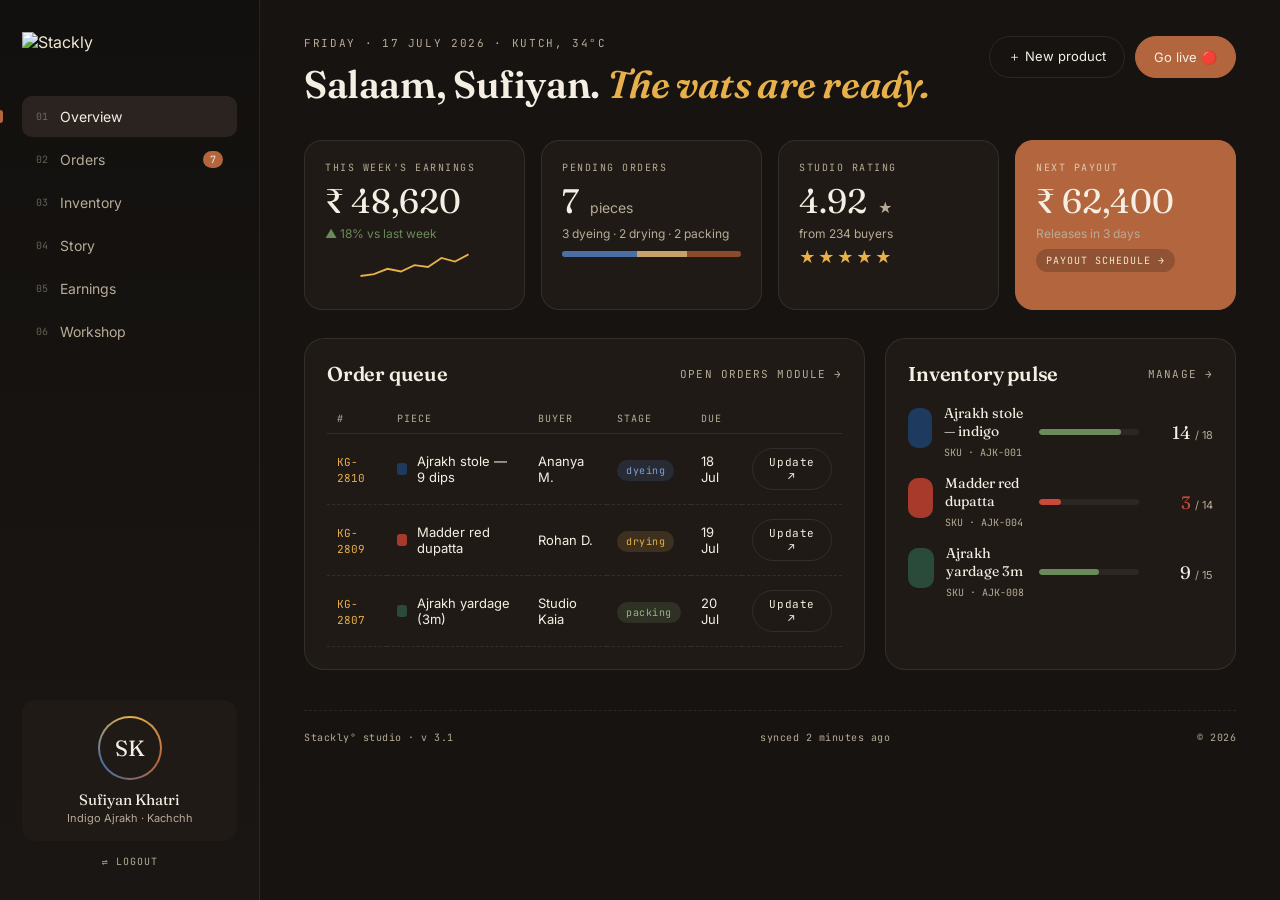
==== admin-dashboard.html @ 1cad8e60 "complete-1" ====
<!DOCTYPE html>
<html lang="en">
<head>
<meta charset="UTF-8" />
<meta name="viewport" content="width=device-width,initial-scale=1" />
<title>Artisan Dashboard — Stackly</title>
<link rel="preconnect" href="https://fonts.googleapis.com">
<link rel="preconnect" href="https://fonts.gstatic.com" crossorigin>
<link href="https://fonts.googleapis.com/css2?family=Fraunces:ital,wght@0,400;0,600;1,500&family=Inter:wght@300;400;500;600&family=JetBrains+Mono:wght@400;500&display=swap" rel="stylesheet">
<link rel="stylesheet" href="css/admin.css" />
</head>
<body>

  <div class="sidebar-overlay" id="sidebarOverlay"></div>

<button class="menu-toggle" id="menuToggle">
    ☰
</button>

<div class="workshop">

  <aside class="loom">

    <!-- Close Button -->
    <button class="close-sidebar" id="closeSidebar">
        ✕
    </button>

    <div class="loom-top">
      <a href="user-dashboard.html">
        <img src="assets/images/logo.webp"
             alt="Stackly"
             class="sidebar-logo">
    </a>
    
</div>

    <nav class="loom-nav">
        <a class="active" data-view="overview"><span>01</span> Overview</a>
        <a data-view="orders"><span>02</span> Orders <em class="badge">7</em></a>
        <a data-view="inventory"><span>03</span> Inventory</a>
        <a data-view="story"><span>04</span> Story</a>
        <a data-view="earnings"><span>05</span> Earnings</a>
        <a data-view="workshop"><span>06</span> Workshop</a>
    </nav>

    <div class="loom-bot">
        <div class="me">
            <div class="me-ring">
                <div class="me-face">SK</div>
            </div>

            <p>Sufiyan Khatri</p>
            <small>Indigo Ajrakh · Kachchh</small>
        </div>

        <a href="index.html" class="swap">
            ⇌ Logout
        </a>
    </div>

</aside>

  <main class="canvas">

    <div class="topbar">
      <div>
        <p class="date">Friday · 17 July 2026 · Kutch, 34°C</p>
        <h1>Salaam, Sufiyan. <span>The vats are ready.</span></h1>
      </div>
      <div class="quick">
        <button class="pill-btn ghost">＋ New product</button>
        <button class="pill-btn solid">Go live 🔴</button>
      </div>
    </div>

    <!-- ═════ VIEW: OVERVIEW ═════ -->
    <section class="aview on" data-panel="overview">
      <div class="stat-row">
        <div class="stat"><p class="lbl">This week's earnings</p><p class="big">₹ 48,620</p><p class="delta up">▲ 18% vs last week</p><svg class="spark" viewBox="0 0 120 40"><polyline points="0,30 15,28 30,22 45,25 60,18 75,20 90,10 105,14 120,6" fill="none" stroke="#e8b04a" stroke-width="2"/></svg></div>
        <div class="stat"><p class="lbl">Pending orders</p><p class="big">7 <em>pieces</em></p><p class="delta">3 dyeing · 2 drying · 2 packing</p><div class="bar"><span style="width:42%;background:#4a6fa5"></span><span style="width:28%;background:#c9a26b"></span><span style="width:30%;background:#8a4a2b"></span></div></div>
        <div class="stat"><p class="lbl">Studio rating</p><p class="big">4.92 <em>★</em></p><p class="delta">from 234 buyers</p><div class="stars">★★★★★</div></div>
        <div class="stat dark"><p class="lbl">Next payout</p><p class="big">₹ 62,400</p><p class="delta">Releases in 3 days</p><a href="#" class="chip-link" data-jump="earnings">Payout schedule →</a></div>
      </div>

      <div class="split">
        <div class="panel orders-panel">
          <div class="p-head"><h2>Order queue</h2><a class="ghost-link" data-jump="orders">open orders module →</a></div>
          <table class="orders">
            <thead><tr><th>#</th><th>Piece</th><th>Buyer</th><th>Stage</th><th>Due</th><th></th></tr></thead>
            <tbody>
              <tr><td><code>KG-2810</code></td><td><div class="pc"><span class="sw" style="background:#1e3a5f"></span> Ajrakh stole — 9 dips</div></td><td>Ananya M.</td><td><span class="tag dye">dyeing</span></td><td>18 Jul</td><td><button class="mini">Update ↗</button></td></tr>
              <tr><td><code>KG-2809</code></td><td><div class="pc"><span class="sw" style="background:#a83a2b"></span> Madder red dupatta</div></td><td>Rohan D.</td><td><span class="tag dry">drying</span></td><td>19 Jul</td><td><button class="mini">Update ↗</button></td></tr>
              <tr><td><code>KG-2807</code></td><td><div class="pc"><span class="sw" style="background:#2a4a3a"></span> Ajrakh yardage (3m)</div></td><td>Studio Kaia</td><td><span class="tag pack">packing</span></td><td>20 Jul</td><td><button class="mini">Update ↗</button></td></tr>
            </tbody>
          </table>
        </div>

        <div class="panel inv-panel">
          <div class="p-head"><h2>Inventory pulse</h2><a class="ghost-link" data-jump="inventory">manage →</a></div>
          <div class="inv-list">
            <div class="inv-row"><div class="inv-name"><span class="sw big" style="background:#1e3a5f"></span><div><p>Ajrakh stole — indigo</p><small>SKU · AJK-001</small></div></div><div class="inv-meter"><div class="fill" style="width:82%"></div></div><p class="inv-count">14 <small>/ 18</small></p></div>
            <div class="inv-row"><div class="inv-name"><span class="sw big" style="background:#a83a2b"></span><div><p>Madder red dupatta</p><small>SKU · AJK-004</small></div></div><div class="inv-meter"><div class="fill low" style="width:22%"></div></div><p class="inv-count low">3 <small>/ 14</small></p></div>
            <div class="inv-row"><div class="inv-name"><span class="sw big" style="background:#2a4a3a"></span><div><p>Ajrakh yardage 3m</p><small>SKU · AJK-008</small></div></div><div class="inv-meter"><div class="fill" style="width:60%"></div></div><p class="inv-count">9 <small>/ 15</small></p></div>
          </div>
        </div>
      </div>
    </section>

    <!-- ═════ VIEW: ORDERS ═════ -->
    <section class="aview" data-panel="orders">
      <div class="a-page-head">
        <div><p class="a-eyebrow">Module · 02</p><h2 class="a-title">Order queue</h2><p class="a-sub">7 pieces in the workshop right now — indigo pots to packing bench.</p></div>
        <div class="a-metrics"><div><b>3</b><small>dyeing</small></div><div><b>2</b><small>drying</small></div><div><b>2</b><small>packing</small></div><div class="mm"><b>₹ 62,400</b><small>queue value</small></div></div>
      </div>

      <div class="a-filter"><span class="aftab on">Active (7)</span><span class="aftab">Ready (2)</span><span class="aftab">Shipped (18)</span><span class="aftab">Cancelled</span></div>

      <div class="panel orders-panel full">
        <table class="orders">
          <thead><tr><th>#</th><th>Piece</th><th>Buyer</th><th>Stage</th><th>Due</th><th></th></tr></thead>
          <tbody>
            <tr><td><code>KG-2810</code></td><td><div class="pc"><span class="sw" style="background:#1e3a5f"></span> Ajrakh stole — 9 dips</div></td><td>Ananya M.</td><td><span class="tag dye">dyeing</span></td><td>18 Jul</td><td><button class="mini">Update ↗</button></td></tr>
            <tr><td><code>KG-2809</code></td><td><div class="pc"><span class="sw" style="background:#a83a2b"></span> Madder red dupatta</div></td><td>Rohan D.</td><td><span class="tag dry">drying</span></td><td>19 Jul</td><td><button class="mini">Update ↗</button></td></tr>
            <tr><td><code>KG-2807</code></td><td><div class="pc"><span class="sw" style="background:#2a4a3a"></span> Ajrakh yardage (3m)</div></td><td>Studio Kaia</td><td><span class="tag pack">packing</span></td><td>20 Jul</td><td><button class="mini">Update ↗</button></td></tr>
            <tr><td><code>KG-2803</code></td><td><div class="pc"><span class="sw" style="background:#5b3a1e"></span> Kaatha block set</div></td><td>Priya V.</td><td><span class="tag dye">dyeing</span></td><td>22 Jul</td><td><button class="mini">Update ↗</button></td></tr>
            <tr><td><code>KG-2799</code></td><td><div class="pc"><span class="sw" style="background:#c9a26b"></span> Natural cotton stole</div></td><td>Meera S.</td><td><span class="tag dry">drying</span></td><td>23 Jul</td><td><button class="mini">Update ↗</button></td></tr>
            <tr><td><code>KG-2795</code></td><td><div class="pc"><span class="sw" style="background:#1e3a5f"></span> Indigo yardage 6m</div></td><td>Ateliér Om</td><td><span class="tag dye">dyeing</span></td><td>24 Jul</td><td><button class="mini">Update ↗</button></td></tr>
            <tr><td><code>KG-2791</code></td><td><div class="pc"><span class="sw" style="background:#5b3a1e"></span> Wooden block re-carve</div></td><td>Self stock</td><td><span class="tag pack">packing</span></td><td>25 Jul</td><td><button class="mini">Update ↗</button></td></tr>
          </tbody>
        </table>
      </div>
    </section>

    <!-- ═════ VIEW: INVENTORY ═════ -->
    <section class="aview" data-panel="inventory">
      <div class="a-page-head">
        <div><p class="a-eyebrow">Module · 03</p><h2 class="a-title">Inventory</h2><p class="a-sub">Every piece on your shelves. Low-stock flagged in madder red.</p></div>
        <div class="a-metrics"><div><b>43</b><small>total pieces</small></div><div><b>2</b><small>low stock</small></div><div><b>5</b><small>SKUs</small></div><div class="mm"><b>₹ 1,84,200</b><small>shelf value</small></div></div>
      </div>

      <div class="inv-cards">
        <div class="ic"><div class="ic-top" style="background:#1e3a5f"></div><div class="ic-body"><b>Ajrakh stole — indigo</b><small>AJK-001 · ₹ 3,850</small><div class="inv-meter"><div class="fill" style="width:82%"></div></div><p class="ic-count">14 / 18 in stock</p><div class="ic-act"><button class="mini">＋ Add</button><button class="mini ghost">Edit</button></div></div></div>
        <div class="ic"><div class="ic-top" style="background:#a83a2b"></div><div class="ic-body"><b>Madder red dupatta</b><small>AJK-004 · ₹ 2,900</small><div class="inv-meter"><div class="fill low" style="width:22%"></div></div><p class="ic-count low">⚠ 3 / 14 — restock soon</p><div class="ic-act"><button class="mini">＋ Add</button><button class="mini ghost">Edit</button></div></div></div>
        <div class="ic"><div class="ic-top" style="background:#2a4a3a"></div><div class="ic-body"><b>Ajrakh yardage 3m</b><small>AJK-008 · ₹ 4,200</small><div class="inv-meter"><div class="fill" style="width:60%"></div></div><p class="ic-count">9 / 15 in stock</p><div class="ic-act"><button class="mini">＋ Add</button><button class="mini ghost">Edit</button></div></div></div>
        <div class="ic"><div class="ic-top" style="background:#c9a26b"></div><div class="ic-body"><b>Natural cotton stole</b><small>AJK-012 · ₹ 1,600</small><div class="inv-meter"><div class="fill mid" style="width:45%"></div></div><p class="ic-count">6 / 14 in stock</p><div class="ic-act"><button class="mini">＋ Add</button><button class="mini ghost">Edit</button></div></div></div>
        <div class="ic"><div class="ic-top" style="background:#5b3a1e"></div><div class="ic-body"><b>Block-print scarf set</b><small>AJK-020 · ₹ 5,400</small><div class="inv-meter"><div class="fill" style="width:70%"></div></div><p class="ic-count">11 / 16 in stock</p><div class="ic-act"><button class="mini">＋ Add</button><button class="mini ghost">Edit</button></div></div></div>
        <div class="ic add"><span>＋</span><b>Add new product</b><small>Upload photos, set MRP, describe the craft.</small></div>
      </div>
    </section>

    <!-- ═════ VIEW: STORY ═════ -->
    <section class="aview" data-panel="story">
      <div class="a-page-head">
        <div><p class="a-eyebrow">Module · 04</p><h2 class="a-title">Your maker story</h2><p class="a-sub">Buyers who read your story buy 3.4× more. Keep it warm.</p></div>
        <div class="story-reach">
          <div class="ring">
            <svg viewBox="0 0 120 120"><circle cx="60" cy="60" r="52" fill="none" stroke="rgba(245,239,227,.15)" stroke-width="10"/><circle cx="60" cy="60" r="52" fill="none" stroke="#e8b04a" stroke-width="10" stroke-dasharray="326" stroke-dashoffset="70" stroke-linecap="round" transform="rotate(-90 60 60)"/></svg>
            <span>78%</span>
          </div>
          <div><b>1,284</b><small>readers this week</small></div>
        </div>
      </div>

      <div class="story-editor">
        <div class="se-col">
          <p class="se-lbl">Cover image</p>
          <div class="se-cover" style="background:linear-gradient(135deg,#1e3a5f,#4a6fa5)"><span>replace cover</span></div>
          <p class="se-lbl">Craft village</p>
          <input class="se-input" value="Ajrakhpur, Kachchh — Gujarat"/>
          <p class="se-lbl">Years at the craft</p>
          <input class="se-input" value="26"/>
        </div>
        <div class="se-col">
          <p class="se-lbl">Your story</p>
          <textarea class="se-input tall">I am Sufiyan Khatri, tenth generation Ajrakh printer in Kachchh. Our indigo vats are fermented for weeks, our blocks are hand-carved from sheesham wood, and every yardage takes 16 stages — from myrobalan soak to camel-dung wash. When you buy an Ajrakh piece, you are keeping a 400-year-old craft alive in the desert.</textarea>
          <p class="se-lbl">Signature technique</p>
          <input class="se-input" value="9-dip natural indigo, resist block printing"/>
          <div class="se-actions"><button class="pill-btn solid">Save story</button><button class="pill-btn ghost">Preview page</button></div>
        </div>
      </div>
    </section>

    <!-- ═════ VIEW: EARNINGS ═════ -->
    <section class="aview" data-panel="earnings">
      <div class="a-page-head">
        <div><p class="a-eyebrow">Module · 05</p><h2 class="a-title">Earnings</h2><p class="a-sub">What Stackly owes the workshop, and where the money has been.</p></div>
        <div class="a-metrics"><div><b>₹ 62,400</b><small>next payout</small></div><div><b>₹ 48,620</b><small>this week</small></div><div><b>₹ 4,84,200</b><small>YTD</small></div><div class="mm"><b>₹ 78</b><small>avg per hour</small></div></div>
      </div>

      <div class="earn-hero">
        <p class="eh-lbl">Earnings — last 12 weeks</p>
        <svg viewBox="0 0 600 180" class="earn-chart">
          <polyline fill="none" stroke="#e8b04a" stroke-width="2.5" points="0,140 50,120 100,130 150,90 200,105 250,80 300,95 350,60 400,72 450,45 500,55 550,30 600,20"/>
          <polyline fill="rgba(232,176,74,.15)" stroke="none" points="0,140 50,120 100,130 150,90 200,105 250,80 300,95 350,60 400,72 450,45 500,55 550,30 600,20 600,180 0,180"/>
        </svg>
        <div class="eh-legend"><span>Apr</span><span>May</span><span>Jun</span><span>Jul</span></div>
      </div>

      <div class="payout-list">
        <h3>Payout history</h3>
        <div class="po"><span class="po-i">₹</span><div><b>Weekly payout</b><small>17 orders · settled to HDFC ••7842</small></div><span class="po-amt">₹ 54,200</span><em class="po-date">10 Jul</em></div>
        <div class="po"><span class="po-i">₹</span><div><b>Weekly payout</b><small>14 orders</small></div><span class="po-amt">₹ 41,800</span><em class="po-date">03 Jul</em></div>
        <div class="po"><span class="po-i">₹</span><div><b>Weekly payout</b><small>19 orders</small></div><span class="po-amt">₹ 58,940</span><em class="po-date">26 Jun</em></div>
        <div class="po"><span class="po-i">₹</span><div><b>Bulk order settlement</b><small>Studio Kaia · 40 pieces</small></div><span class="po-amt">₹ 1,42,000</span><em class="po-date">20 Jun</em></div>
        <div class="po"><span class="po-i">₹</span><div><b>Weekly payout</b><small>11 orders</small></div><span class="po-amt">₹ 36,200</span><em class="po-date">19 Jun</em></div>
      </div>
    </section>

    <!-- ═════ VIEW: WORKSHOP (calendar + chat) ═════ -->
    <section class="aview" data-panel="workshop">
      <div class="a-page-head">
        <div><p class="a-eyebrow">Module · 06</p><h2 class="a-title">Workshop</h2><p class="a-sub">Your rhythm: dye days, dry days, ship days — and buyer chatter.</p></div>
      </div>

      <div class="triptych">
        <div class="panel cal-panel">
          <div class="p-head"><h2>Workshop calendar</h2><span class="mnth">July 2026</span></div>
          <div class="cal-grid">
            <span>M</span><span>T</span><span>W</span><span>T</span><span>F</span><span>S</span><span>S</span>
            <span class="d muted">30</span><span class="d">1</span><span class="d">2</span><span class="d">3</span><span class="d">4</span><span class="d">5</span><span class="d">6</span>
            <span class="d">7</span><span class="d">8</span><span class="d ev dye">9</span><span class="d">10</span><span class="d">11</span><span class="d">12</span><span class="d">13</span>
            <span class="d ev pack">14</span><span class="d">15</span><span class="d">16</span><span class="d today">17</span><span class="d ev dye">18</span><span class="d">19</span><span class="d ev pack">20</span>
            <span class="d">21</span><span class="d ev ship">22</span><span class="d">23</span><span class="d">24</span><span class="d">25</span><span class="d ev market">26</span><span class="d">27</span>
            <span class="d">28</span><span class="d">29</span><span class="d">30</span><span class="d">31</span><span class="d muted">1</span><span class="d muted">2</span><span class="d muted">3</span>
          </div>
          <div class="legend"><span><i class="dot dye"></i>Dye day</span><span><i class="dot pack"></i>Pack day</span><span><i class="dot ship"></i>Ship</span><span><i class="dot market"></i>Market</span></div>
        </div>

        <div class="panel msg-panel">
          <div class="p-head"><h2>Buyer notes</h2></div>
          <div class="chat">
            <div class="bubble in"><p>Could the fringe be a touch longer? Beautiful work as always 🙏</p><small>Ananya · 10:20</small></div>
            <div class="bubble out"><p>Sure — I'll add 2cm on both sides. Kiln fires tomorrow.</p><small>You · 10:31</small></div>
            <div class="bubble in"><p>Would you take a bulk order of 40 stoles for a Diwali pop-up?</p><small>Studio Kaia · yesterday</small></div>
          </div>
          <div class="composer"><input id="msg" placeholder="Reply to buyer…" /><button id="send">Send</button></div>
        </div>

        <div class="panel story-panel">
          <h2>Today's plan</h2>
          <p class="story-sub">Friday · 17 July</p>
          <ul class="plan">
            <li><span class="chk on"></span> Second indigo dip — KG-2810, KG-2795</li>
            <li><span class="chk on"></span> Fringe correction on Ajrakh stole</li>
            <li><span class="chk"></span> Reply to Studio Kaia (bulk 40)</li>
            <li><span class="chk"></span> Pack KG-2807 for parcel service</li>
            <li><span class="chk"></span> Photograph new Kaatha set for listing</li>
          </ul>
          <a class="edit-story" href="#">Add task →</a>
        </div>
      </div>
    </section>

    <footer class="foot">
      <span>Stackly° studio · v 3.1</span>
      <span>synced 2 minutes ago</span>
      <span>© 2026</span>
    </footer>
  </main>
</div>

<div id="toast" class="toast"></div>
<script src="js/admin.js"></script>
</body>
</html>
---- css/admin.css ----
:root{
  --bg:#161311;
  --panel:#1f1a16;
  --panel-2:#2a2320;
  --cream:#f5efe3;
  --ink:#efe6d2;
  --ink-soft:#b8ac97;
  --line:rgba(245,239,227,.09);
  --indigo:#4a6fa5;
  --terra:#b3663e;
  --gold:#e8b04a;
  --forest:#6b8a5b;
  --red:#c94a3a;
}
*{box-sizing:border-box;margin:0;padding:0}
html,body{background:var(--bg);color:var(--ink);font-family:'Inter',sans-serif;-webkit-font-smoothing:antialiased;min-height:100vh}
a{color:inherit;text-decoration:none}
h1,h2{font-family:'Fraunces',serif;font-weight:600;letter-spacing:-.01em}

.workshop{display:grid;grid-template-columns:260px 1fr;min-height:100vh}

/* LOOM SIDEBAR */
.loom{
  background:linear-gradient(180deg,#12100e 0%,#1a1613 100%);
  border-right:1px solid var(--line);
  padding:32px 22px;position:sticky;top:0;height:100vh;
  display:flex;flex-direction:column;justify-content:space-between;
  background-image:
    linear-gradient(180deg,#12100e 0%,#1a1613 100%),
    repeating-linear-gradient(90deg,transparent 0 12px,rgba(245,239,227,.03) 12px 13px);
}
.loom-top .mark{
  font-family:'Fraunces',serif;font-size:42px;font-weight:600;line-height:1;
  color:var(--cream);
}
.loom-top .mark span{color:var(--terra)}
.stitch{
  font-family:'JetBrains Mono',monospace;font-size:11px;letter-spacing:.18em;
  text-transform:uppercase;color:var(--ink-soft);margin-top:14px;line-height:1.5;
}
.loom-nav{display:flex;flex-direction:column;gap:2px;margin-top:44px;flex:1}
.loom-nav a{
  display:flex;align-items:center;gap:12px;
  padding:12px 14px;border-radius:10px;font-size:14px;
  color:var(--ink-soft);cursor:pointer;transition:.2s;position:relative;
}
.loom-nav a span{
  font-family:'JetBrains Mono',monospace;font-size:10px;
  color:var(--ink-soft);opacity:.5;
}
.loom-nav a:hover{background:var(--panel);color:var(--cream)}
.loom-nav a.active{background:var(--panel-2);color:var(--cream)}
.loom-nav a.active::before{
  content:"";position:absolute;left:-22px;top:14px;bottom:14px;width:3px;
  background:var(--terra);border-radius:0 3px 3px 0;
}
.loom-nav .badge{
  margin-left:auto;background:var(--terra);color:var(--cream);
  font-family:'JetBrains Mono',monospace;font-size:10px;
  padding:2px 7px;border-radius:99px;font-style:normal;
}
.loom-bot .me{
  padding:16px;background:var(--panel);border-radius:14px;text-align:center;
}
.me-ring{
  width:64px;height:64px;margin:0 auto 10px;
  border-radius:50%;background:conic-gradient(var(--gold),var(--terra),var(--indigo),var(--gold));
  padding:2px;
}
.me-face{
  width:100%;height:100%;border-radius:50%;background:var(--panel);
  display:grid;place-items:center;font-family:'Fraunces',serif;font-size:22px;color:var(--cream);
}
.me p{font-family:'Fraunces',serif;font-size:15px;color:var(--cream)}
.me small{font-size:11px;color:var(--ink-soft);display:block;margin-top:2px}
.swap{
  display:block;text-align:center;margin-top:14px;
  font-family:'JetBrains Mono',monospace;font-size:10px;letter-spacing:.1em;
  color:var(--ink-soft);text-transform:uppercase;
}
.swap:hover{color:var(--gold)}

/* CANVAS */
.canvas{padding:36px 44px 40px;max-width:1400px}

.topbar{display:flex;justify-content:space-between;align-items:flex-start;gap:20px;margin-bottom:32px}
.date{font-family:'JetBrains Mono',monospace;font-size:11px;letter-spacing:.15em;text-transform:uppercase;color:var(--ink-soft);margin-bottom:10px}
.topbar h1{font-size:clamp(26px,3vw,42px);color:var(--cream)}
.topbar h1 span{color:var(--gold);font-style:italic}
.quick{display:flex;gap:10px}
.pill-btn{
  padding:11px 18px;border-radius:99px;font-family:'Inter',sans-serif;font-size:13px;
  border:1px solid var(--line);background:transparent;color:var(--cream);cursor:pointer;transition:.2s;
}
.pill-btn.solid{background:var(--terra);border-color:var(--terra)}
.pill-btn.ghost:hover{background:var(--panel)}
.pill-btn.solid:hover{background:#c9754a}

/* STATS */
.stat-row{display:grid;grid-template-columns:repeat(4,1fr);gap:16px;margin-bottom:28px}
.stat{
  background:var(--panel);border:1px solid var(--line);border-radius:18px;
  padding:20px;position:relative;overflow:hidden;
}
.stat.dark{background:var(--terra);border-color:var(--terra)}
.lbl{font-family:'JetBrains Mono',monospace;font-size:10px;letter-spacing:.15em;text-transform:uppercase;color:var(--ink-soft);margin-bottom:10px}
.stat.dark .lbl{color:rgba(245,239,227,.7)}
.big{font-family:'Fraunces',serif;font-size:34px;color:var(--cream);line-height:1;margin-bottom:8px}
.big em{font-family:'Inter',sans-serif;font-style:normal;font-size:14px;color:var(--ink-soft);margin-left:4px}
.delta{font-size:12px;color:var(--ink-soft)}
.delta.up{color:var(--forest)}
.spark{width:100%;height:36px;margin-top:8px}
.bar{display:flex;height:6px;border-radius:99px;overflow:hidden;margin-top:10px;background:rgba(255,255,255,.06)}
.bar span{height:100%}
.stars{color:var(--gold);letter-spacing:2px;margin-top:6px}
.chip-link{display:inline-block;margin-top:8px;font-family:'JetBrains Mono',monospace;font-size:10px;letter-spacing:.1em;text-transform:uppercase;background:rgba(0,0,0,.2);padding:5px 10px;border-radius:99px}

/* SPLIT */
.split{display:grid;grid-template-columns:1.6fr 1fr;gap:20px;margin-bottom:28px}
.panel{background:var(--panel);border:1px solid var(--line);border-radius:20px;padding:22px}
.p-head{display:flex;justify-content:space-between;align-items:center;margin-bottom:18px}
.p-head h2{font-size:20px;color:var(--cream)}
.ghost-link,.mnth{font-family:'JetBrains Mono',monospace;font-size:11px;letter-spacing:.1em;text-transform:uppercase;color:var(--ink-soft)}

.filter{display:flex;gap:4px;background:var(--bg);padding:4px;border-radius:99px}
.ftab{
  font-family:'JetBrains Mono',monospace;font-size:10px;letter-spacing:.08em;
  padding:6px 12px;border-radius:99px;color:var(--ink-soft);cursor:pointer;
}
.ftab.on{background:var(--terra);color:var(--cream)}

.orders{width:100%;border-collapse:collapse;font-size:13px}
.orders th{
  text-align:left;font-family:'JetBrains Mono',monospace;font-size:10px;letter-spacing:.1em;
  text-transform:uppercase;color:var(--ink-soft);font-weight:400;
  padding:8px 10px;border-bottom:1px solid var(--line);
}
.orders td{padding:14px 10px;border-bottom:1px dashed var(--line);color:var(--cream)}
.orders code{font-family:'JetBrains Mono',monospace;font-size:11px;color:var(--gold)}
.pc{display:flex;align-items:center;gap:10px}
.sw{width:12px;height:12px;border-radius:3px}
.sw.big{width:40px;height:40px;border-radius:10px}
.tag{
  font-family:'JetBrains Mono',monospace;font-size:10px;letter-spacing:.05em;
  padding:4px 9px;border-radius:99px;
}
.tag.dye{background:rgba(74,111,165,.2);color:#7aa0d6}
.tag.dry{background:rgba(232,176,74,.15);color:var(--gold)}
.tag.pack{background:rgba(107,138,91,.2);color:#96b880}
.mini{
  padding:6px 12px;background:transparent;border:1px solid var(--line);color:var(--cream);
  border-radius:99px;font-size:11px;cursor:pointer;font-family:'JetBrains Mono',monospace;
  letter-spacing:.05em;transition:.2s;
}
.mini:hover{background:var(--cream);color:var(--bg)}

/* INVENTORY */
.inv-list{display:flex;flex-direction:column;gap:14px}
.inv-row{display:grid;grid-template-columns:1fr 100px 60px;gap:14px;align-items:center}
.inv-name{display:flex;gap:12px;align-items:center}
.inv-name p{font-family:'Fraunces',serif;font-size:14px;color:var(--cream)}
.inv-name small{font-family:'JetBrains Mono',monospace;font-size:10px;color:var(--ink-soft)}
.inv-meter{height:6px;background:rgba(255,255,255,.06);border-radius:99px;overflow:hidden}
.fill{height:100%;background:var(--forest);border-radius:99px}
.fill.mid{background:var(--gold)}
.fill.low{background:var(--red)}
.inv-count{font-family:'Fraunces',serif;font-size:18px;color:var(--cream);text-align:right}
.inv-count small{font-family:'Inter',sans-serif;font-size:11px;color:var(--ink-soft);font-weight:400}
.inv-count.low{color:var(--red)}

/* TRIPTYCH */
.triptych{display:grid;grid-template-columns:1.1fr 1.1fr 1fr;gap:20px}

.cal-grid{display:grid;grid-template-columns:repeat(7,1fr);gap:6px;text-align:center}
.cal-grid>span:not(.d){font-family:'JetBrains Mono',monospace;font-size:10px;color:var(--ink-soft);padding:6px 0}
.d{padding:10px 0;border-radius:8px;font-size:13px;color:var(--cream);position:relative;cursor:pointer}
.d:hover{background:var(--panel-2)}
.d.muted{color:rgba(245,239,227,.2)}
.d.today{background:var(--terra);color:var(--cream);font-weight:600}
.d.ev::after{content:"";position:absolute;bottom:4px;left:50%;transform:translateX(-50%);width:5px;height:5px;border-radius:50%;background:var(--gold)}
.d.ev.pack::after{background:var(--forest)}
.d.ev.ship::after{background:var(--indigo)}
.d.ev.market::after{background:var(--red)}
.legend{display:flex;flex-wrap:wrap;gap:14px;margin-top:16px;font-family:'JetBrains Mono',monospace;font-size:10px;color:var(--ink-soft);letter-spacing:.05em}
.legend i{width:6px;height:6px;border-radius:50%;display:inline-block;margin-right:6px;vertical-align:middle}
.legend i.dye{background:var(--gold)}
.legend i.pack{background:var(--forest)}
.legend i.ship{background:var(--indigo)}
.legend i.market{background:var(--red)}

/* MSG */
.chat{display:flex;flex-direction:column;gap:10px;max-height:220px;overflow-y:auto;padding-right:6px}
.bubble{padding:10px 14px;border-radius:14px;max-width:85%;font-size:13px}
.bubble.in{background:var(--panel-2);color:var(--cream);border-top-left-radius:4px}
.bubble.out{background:var(--terra);color:var(--cream);align-self:flex-end;border-top-right-radius:4px}
.bubble small{display:block;font-family:'JetBrains Mono',monospace;font-size:9px;opacity:.6;margin-top:4px;letter-spacing:.05em}
.composer{display:flex;gap:8px;margin-top:14px}
.composer input{
  flex:1;background:var(--bg);border:1px solid var(--line);color:var(--cream);
  padding:10px 14px;border-radius:99px;font-size:13px;font-family:inherit;outline:none;
}
.composer input:focus{border-color:var(--terra)}
.composer button{
  background:var(--terra);border:0;color:var(--cream);padding:10px 18px;border-radius:99px;
  cursor:pointer;font-size:13px;
}

/* STORY */
.story-panel{background:linear-gradient(160deg,#2a2320,#1a1613);text-align:center;display:flex;flex-direction:column;align-items:center}
.story-panel h2{color:var(--cream);font-size:18px}
.story-sub{font-size:11px;color:var(--ink-soft);margin:6px 0 12px}
.reach{font-family:'Fraunces',serif;font-size:44px;color:var(--gold);line-height:1}
.ring{position:relative;width:120px;height:120px;margin:14px 0 10px}
.ring svg{width:100%;height:100%}
.ring span{position:absolute;inset:0;display:grid;place-items:center;font-family:'Fraunces',serif;font-size:22px;color:var(--cream)}
.story-note{font-size:11px;color:var(--ink-soft);max-width:200px;line-height:1.4}
.edit-story{margin-top:14px;font-family:'JetBrains Mono',monospace;font-size:10px;letter-spacing:.1em;text-transform:uppercase;color:var(--gold);border-bottom:1px dashed var(--gold);padding-bottom:2px}

/* FOOT */
.foot{
  margin-top:40px;padding-top:20px;border-top:1px dashed var(--line);
  display:flex;justify-content:space-between;
  font-family:'JetBrains Mono',monospace;font-size:10px;color:var(--ink-soft);letter-spacing:.05em;
}

/* TOAST */
.toast{
  position:fixed;bottom:30px;left:50%;transform:translateX(-50%) translateY(20px);
  background:var(--terra);color:var(--cream);padding:12px 22px;border-radius:99px;
  font-family:'JetBrains Mono',monospace;font-size:12px;letter-spacing:.05em;
  opacity:0;pointer-events:none;transition:.35s;z-index:100;
}
.toast.on{opacity:1;transform:translateX(-50%) translateY(0)}

@media(max-width:1100px){
  .stat-row{grid-template-columns:repeat(2,1fr)}
  .split,.triptych{grid-template-columns:1fr}
}


/* ═══════════════════════ MODULE VIEWS ═══════════════════════ */
.aview{display:none;animation:afade .35s ease}
.aview.on{display:block}
@keyframes afade{from{opacity:0;transform:translateY(8px)}to{opacity:1;transform:none}}

.a-page-head{
  display:flex;justify-content:space-between;align-items:flex-end;gap:24px;
  padding:26px 30px;background:var(--panel);border:1px solid var(--line);
  border-radius:22px;margin-bottom:22px;flex-wrap:wrap;
  background-image:radial-gradient(circle at 92% 15%,rgba(232,176,74,.09),transparent 55%);
}
.a-eyebrow{font-family:'JetBrains Mono',monospace;font-size:10.5px;letter-spacing:.2em;text-transform:uppercase;color:var(--gold);margin-bottom:6px}
.a-title{font-size:clamp(24px,2.4vw,32px);line-height:1.15}
.a-sub{color:var(--ink-soft);font-size:13px;margin-top:8px;max-width:520px}
.a-metrics{display:flex;gap:10px;flex-wrap:wrap}
.a-metrics>div{background:var(--panel-2);padding:12px 16px;border-radius:14px;text-align:center;min-width:78px;border:1px solid var(--line)}
.a-metrics b{font-family:'Fraunces',serif;font-size:20px;display:block;color:var(--ink)}
.a-metrics small{font-family:'JetBrains Mono',monospace;font-size:10px;letter-spacing:.1em;text-transform:uppercase;color:var(--ink-soft)}
.a-metrics .mm{background:var(--gold);border-color:var(--gold)}
.a-metrics .mm b,.a-metrics .mm small{color:var(--bg)}

.a-filter{display:flex;gap:6px;background:var(--panel);padding:5px;border-radius:99px;border:1px solid var(--line);margin-bottom:16px;width:fit-content}
.aftab{font-family:'JetBrains Mono',monospace;font-size:11px;letter-spacing:.05em;padding:7px 14px;border-radius:99px;color:var(--ink-soft);cursor:pointer;transition:.2s}
.aftab.on{background:var(--gold);color:var(--bg)}

.orders-panel.full{margin-top:0}

/* Inventory cards */
.inv-cards{display:grid;grid-template-columns:repeat(3,1fr);gap:16px}
.ic{background:var(--panel);border:1px solid var(--line);border-radius:20px;overflow:hidden;transition:.25s}
.ic:hover{transform:translateY(-3px);border-color:rgba(232,176,74,.35)}
.ic-top{height:100px}
.ic-body{padding:16px 18px}
.ic-body b{font-family:'Fraunces',serif;font-size:15px;display:block}
.ic-body small{font-family:'JetBrains Mono',monospace;font-size:11px;color:var(--ink-soft);letter-spacing:.03em;display:block;margin:4px 0 12px}
.ic-body .inv-meter{margin-bottom:8px}
.ic-count{font-family:'JetBrains Mono',monospace;font-size:11.5px;color:var(--ink-soft)}
.ic-count.low{color:var(--red)}
.ic-act{display:flex;gap:6px;margin-top:12px}
.ic-act .mini{padding:6px 12px}
.mini.ghost{background:transparent;border:1px solid var(--line);color:var(--ink-soft)}
.ic.add{border:1px dashed var(--line);display:flex;flex-direction:column;justify-content:center;align-items:center;text-align:center;padding:32px;background:transparent;cursor:pointer;color:var(--ink-soft)}
.ic.add:hover{border-color:var(--gold);color:var(--gold)}
.ic.add span{font-family:'Fraunces',serif;font-size:48px;line-height:1;margin-bottom:12px}
.ic.add b{font-family:'Fraunces',serif;font-size:16px;color:var(--ink);margin-bottom:4px}
.ic.add small{font-family:'JetBrains Mono',monospace;font-size:11px}

/* Story editor */
.story-reach{display:flex;align-items:center;gap:16px}
.story-reach b{font-family:'Fraunces',serif;font-size:26px;color:var(--gold);display:block}
.story-reach small{font-family:'JetBrains Mono',monospace;font-size:10.5px;color:var(--ink-soft);letter-spacing:.1em;text-transform:uppercase}
.story-editor{display:grid;grid-template-columns:1fr 1.4fr;gap:18px}
.se-col{background:var(--panel);border:1px solid var(--line);border-radius:22px;padding:24px}
.se-lbl{font-family:'JetBrains Mono',monospace;font-size:10.5px;letter-spacing:.14em;text-transform:uppercase;color:var(--ink-soft);margin:14px 0 6px}
.se-lbl:first-child{margin-top:0}
.se-cover{aspect-ratio:16/9;border-radius:14px;display:grid;place-items:center;cursor:pointer;transition:.2s;color:rgba(255,255,255,.85);font-family:'JetBrains Mono',monospace;font-size:11px;letter-spacing:.1em;text-transform:uppercase}
.se-cover:hover{opacity:.85}
.se-input{width:100%;background:var(--panel-2);border:1px solid var(--line);border-radius:12px;padding:12px 14px;color:var(--ink);font:inherit;font-size:13.5px;outline:none;transition:.2s}
.se-input:focus{border-color:var(--gold)}
.se-input.tall{min-height:200px;resize:vertical;line-height:1.6;font-family:'Fraunces',serif;font-size:14.5px}
.se-actions{display:flex;gap:8px;margin-top:18px}

/* Earnings */
.earn-hero{background:var(--panel);border:1px solid var(--line);border-radius:22px;padding:24px;margin-bottom:18px}
.eh-lbl{font-family:'JetBrains Mono',monospace;font-size:10.5px;letter-spacing:.14em;text-transform:uppercase;color:var(--ink-soft);margin-bottom:16px}
.earn-chart{width:100%;height:180px;display:block}
.eh-legend{display:flex;justify-content:space-between;font-family:'JetBrains Mono',monospace;font-size:10.5px;color:var(--ink-soft);letter-spacing:.1em;margin-top:8px;padding:0 6px}
.payout-list{background:var(--panel);border:1px solid var(--line);border-radius:22px;padding:24px}
.payout-list h3{font-family:'Fraunces',serif;font-size:18px;margin-bottom:14px;color:var(--ink)}
.po{display:grid;grid-template-columns:36px 1fr auto auto;gap:14px;align-items:center;padding:14px 0;border-bottom:1px dashed var(--line)}
.po:last-child{border:0}
.po-i{width:32px;height:32px;background:rgba(232,176,74,.15);color:var(--gold);border-radius:50%;display:grid;place-items:center;font-family:'Fraunces',serif;font-size:14px}
.po b{font-family:'Fraunces',serif;font-size:14px;display:block}
.po small{font-family:'JetBrains Mono',monospace;font-size:11px;color:var(--ink-soft)}
.po-amt{font-family:'Fraunces',serif;font-size:16px;color:var(--gold)}
.po-date{font-family:'JetBrains Mono',monospace;font-style:normal;font-size:11px;color:var(--ink-soft);letter-spacing:.05em;min-width:60px;text-align:right}

/* Workshop: plan list */
.plan{list-style:none;display:flex;flex-direction:column;gap:10px;margin:16px 0}
.plan li{display:flex;align-items:center;gap:12px;padding:10px 12px;background:rgba(255,255,255,.03);border-radius:10px;font-size:13px;color:var(--ink)}
.chk{width:18px;height:18px;border:1.5px solid var(--ink-soft);border-radius:5px;display:inline-block;position:relative;cursor:pointer;flex-shrink:0;transition:.2s}
.chk.on{background:var(--gold);border-color:var(--gold)}
.chk.on::after{content:"✓";position:absolute;inset:0;color:var(--bg);font-size:12px;font-weight:700;display:grid;place-items:center;line-height:1}
.plan li:has(.chk.on){opacity:.55;text-decoration:line-through}
/* Stackly Admin Responsive CSS */

@media (max-width: 1200px) {
  .stat-row {
    grid-template-columns: repeat(2, 1fr);
  }
  .split,
  .triptych,
  .story-editor {
    grid-template-columns: 1fr;
  }
  .inv-cards {
    grid-template-columns: repeat(2, 1fr);
  }
}
@media (max-width: 992px) {
  .topbar {
    flex-direction: column;
    align-items: flex-start;
  }
  .quick {
    width: 100%;
    flex-wrap: wrap;
  }
  .quick .pill-btn {
    flex: 1;
  }
  .a-page-head {
    padding: 20px;
  }
}
@media (max-width: 768px) {
  body {
    overflow-x: hidden;
  }
  .workshop {
    display: block;
  }
  .menu-toggle {
    display: flex;
    align-items: center;
    justify-content: center;
    position: fixed;
    top: 18px;
    left: 18px;
    width: 48px;
    height: 48px;
    border: none;
    border-radius: 12px;
    background: #2a2320;
    color: #fff;
    font-size: 24px;
    cursor: pointer;
    z-index: 1200;
  }
  .sidebar-overlay {
    position: fixed;
    inset: 0;
    background: rgba(0, 0, 0, 0.45);
    opacity: 0;
    visibility: hidden;
    transition: 0.3s;
    z-index: 1090;
  }
  .sidebar-overlay.active {
    opacity: 1;
    visibility: visible;
  }
  .loom {
    position: fixed;
    top: 0;
    left: -300px;
    width: 300px;
    height: 100vh;
    padding: 90px 22px 22px;
    overflow-y: auto;
    transition: left 0.35s ease;
    z-index: 1100;
    display: flex;
    flex-direction: column;
  }
  .loom.active {
    left: 0;
  }
  .close-sidebar {
    display: flex;
    align-items: center;
    justify-content: center;
    position: absolute;
    top: 18px;
    right: 18px;
    width: 42px;
    height: 42px;
    border: none;
    border-radius: 10px;
    background: #2a2320;
    color: #fff;
    font-size: 22px;
    cursor: pointer;
  }
  .loom-top {
    margin-bottom: 30px;
  }
  .loom-nav {
    display: flex;
    flex-direction: column;
    gap: 8px;
    margin: 0;
  }
  .loom-nav a {
    width: 100%;
    padding: 14px 16px;
  }
  .loom-nav a.active::before {
    display: none;
  }
  .loom-bot {
    margin-top: auto;
    padding-top: 24px;
  }
  .canvas {
    padding: 90px 18px 24px;
    max-width: 100%;
  }
  .stat-row,
  .split,
  .triptych,
  .inv-cards,
  .story-editor {
    grid-template-columns: 1fr;
  }
  .orders-panel {
    overflow-x: auto;
  }
  .orders {
    min-width: 760px;
  }
  .foot {
    flex-direction: column;
    gap: 8px;
    text-align: center;
  }
}
@media (max-width: 576px) {
  .topbar h1 {
    font-size: 28px;
  }
  .big {
    font-size: 28px;
  }
  .panel {
    padding: 16px;
  }
  .a-page-head {
    padding: 16px;
  }
  .canvas {
    padding: 82px 14px 20px;
  }
  .quick .pill-btn {
    width: 100%;
  }
}

.menu-toggle,
.close-sidebar,
.sidebar-overlay{
    display:none;
}

.sidebar-logo-wrap{
    display:flex;
    justify-content:center;
    align-items:center;
    margin-bottom:35px;
}

.sidebar-logo{
    width:170px;
    height:auto;
    display:block;
    object-fit:contain;
}

@media (max-width:768px){

    .sidebar-logo{
        width:145px;
    }

}
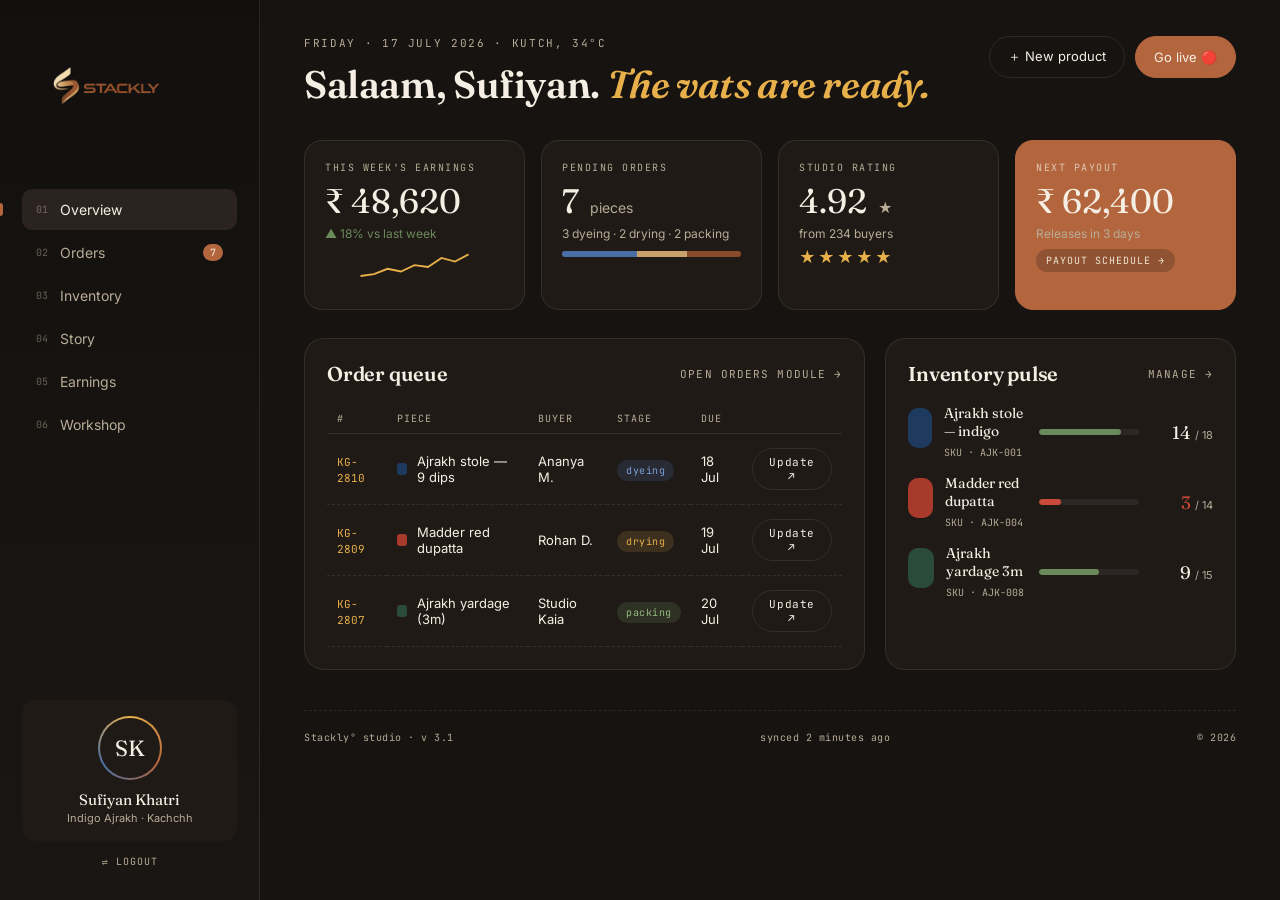
==== commit ff5518c1: "logo" ====
--- a/admin-dashboard.html
+++ b/admin-dashboard.html
@@ -28,7 +28,7 @@
 
     <div class="loom-top">
       <a href="user-dashboard.html">
-        <img src="assets/images/logo.webp"
+        <img src="images/logo.webp"
              alt="Stackly"
              class="sidebar-logo">
     </a>
@@ -80,7 +80,7 @@
         <div class="stat"><p class="lbl">This week's earnings</p><p class="big">₹ 48,620</p><p class="delta up">▲ 18% vs last week</p><svg class="spark" viewBox="0 0 120 40"><polyline points="0,30 15,28 30,22 45,25 60,18 75,20 90,10 105,14 120,6" fill="none" stroke="#e8b04a" stroke-width="2"/></svg></div>
         <div class="stat"><p class="lbl">Pending orders</p><p class="big">7 <em>pieces</em></p><p class="delta">3 dyeing · 2 drying · 2 packing</p><div class="bar"><span style="width:42%;background:#4a6fa5"></span><span style="width:28%;background:#c9a26b"></span><span style="width:30%;background:#8a4a2b"></span></div></div>
         <div class="stat"><p class="lbl">Studio rating</p><p class="big">4.92 <em>★</em></p><p class="delta">from 234 buyers</p><div class="stars">★★★★★</div></div>
-        <div class="stat dark"><p class="lbl">Next payout</p><p class="big">₹ 62,400</p><p class="delta">Releases in 3 days</p><a href="#" class="chip-link" data-jump="earnings">Payout schedule →</a></div>
+        <div class="stat dark"><p class="lbl">Next payout</p><p class="big">₹ 62,400</p><p class="delta">Releases in 3 days</p><a href="dashboarderror.html" class="chip-link" data-jump="earnings">Payout schedule →</a></div>
       </div>
 
       <div class="split">
@@ -234,7 +234,7 @@
             <div class="bubble out"><p>Sure — I'll add 2cm on both sides. Kiln fires tomorrow.</p><small>You · 10:31</small></div>
             <div class="bubble in"><p>Would you take a bulk order of 40 stoles for a Diwali pop-up?</p><small>Studio Kaia · yesterday</small></div>
           </div>
-          <div class="composer"><input id="msg" placeholder="Reply to buyer…" /><button id="send">Send</button></div>
+          <div class="composer"><input id="msg" placeholder="Reply to buyer…" /><button  onclick="window.location.href = 'dashboarderror.html'">Send</button></div>
         </div>
 
         <div class="panel story-panel">
@@ -247,7 +247,7 @@
             <li><span class="chk"></span> Pack KG-2807 for parcel service</li>
             <li><span class="chk"></span> Photograph new Kaatha set for listing</li>
           </ul>
-          <a class="edit-story" href="#">Add task →</a>
+          <a class="edit-story" href="dashboarderror.html">Add task →</a>
         </div>
       </div>
     </section>
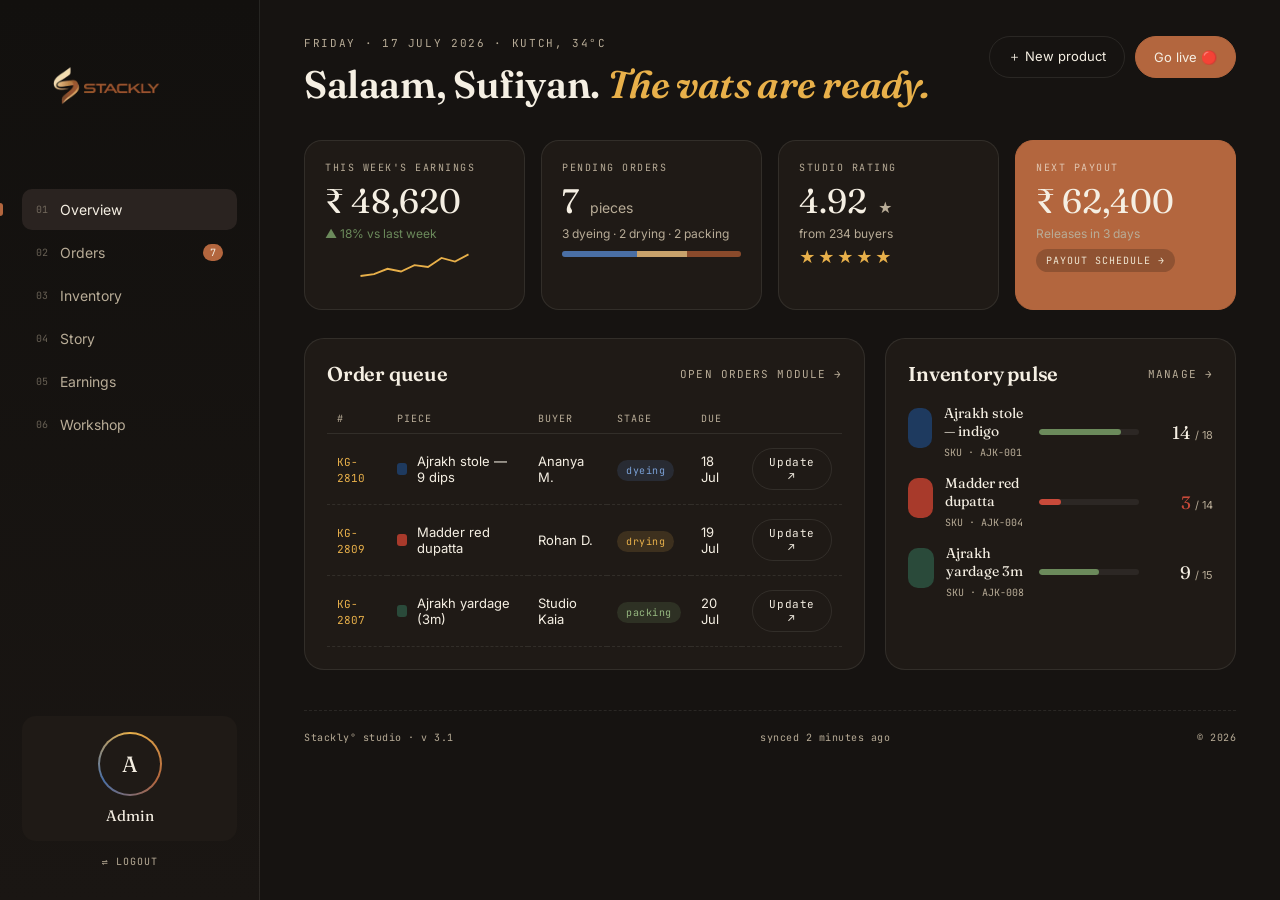
==== commit 9f507357: "bug-fixes1" ====
--- a/admin-dashboard.html
+++ b/admin-dashboard.html
@@ -47,11 +47,11 @@
     <div class="loom-bot">
         <div class="me">
             <div class="me-ring">
-                <div class="me-face">SK</div>
+                <div class="me-face">A</div>
             </div>
 
-            <p>Sufiyan Khatri</p>
-            <small>Indigo Ajrakh · Kachchh</small>
+            <p>Admin</p>
+            <!-- <small>Indigo Ajrakh · Kachchh</small> -->
         </div>
 
         <a href="index.html" class="swap">
@@ -89,9 +89,9 @@
           <table class="orders">
             <thead><tr><th>#</th><th>Piece</th><th>Buyer</th><th>Stage</th><th>Due</th><th></th></tr></thead>
             <tbody>
-              <tr><td><code>KG-2810</code></td><td><div class="pc"><span class="sw" style="background:#1e3a5f"></span> Ajrakh stole — 9 dips</div></td><td>Ananya M.</td><td><span class="tag dye">dyeing</span></td><td>18 Jul</td><td><button class="mini">Update ↗</button></td></tr>
-              <tr><td><code>KG-2809</code></td><td><div class="pc"><span class="sw" style="background:#a83a2b"></span> Madder red dupatta</div></td><td>Rohan D.</td><td><span class="tag dry">drying</span></td><td>19 Jul</td><td><button class="mini">Update ↗</button></td></tr>
-              <tr><td><code>KG-2807</code></td><td><div class="pc"><span class="sw" style="background:#2a4a3a"></span> Ajrakh yardage (3m)</div></td><td>Studio Kaia</td><td><span class="tag pack">packing</span></td><td>20 Jul</td><td><button class="mini">Update ↗</button></td></tr>
+              <tr><td><code>KG-2810</code></td><td><div class="pc"><span class="sw" style="background:#1e3a5f"></span> Ajrakh stole — 9 dips</div></td><td>Ananya M.</td><td><span class="tag dye">dyeing</span></td><td>18 Jul</td><td><button class="mini" onclick="window.location.href = 'dashboarderror.html'">Update ↗</button></td></tr>
+              <tr><td><code>KG-2809</code></td><td><div class="pc"><span class="sw" style="background:#a83a2b"></span> Madder red dupatta</div></td><td>Rohan D.</td><td><span class="tag dry">drying</span></td><td>19 Jul</td><td><button class="mini" onclick="window.location.href = 'dashboarderror.html'">Update ↗</button></td></tr>
+              <tr><td><code>KG-2807</code></td><td><div class="pc"><span class="sw" style="background:#2a4a3a"></span> Ajrakh yardage (3m)</div></td><td>Studio Kaia</td><td><span class="tag pack">packing</span></td><td>20 Jul</td><td><button class="mini" onclick="window.location.href = 'dashboarderror.html'">Update ↗</button></td></tr>
             </tbody>
           </table>
         </div>
@@ -120,13 +120,13 @@
         <table class="orders">
           <thead><tr><th>#</th><th>Piece</th><th>Buyer</th><th>Stage</th><th>Due</th><th></th></tr></thead>
           <tbody>
-            <tr><td><code>KG-2810</code></td><td><div class="pc"><span class="sw" style="background:#1e3a5f"></span> Ajrakh stole — 9 dips</div></td><td>Ananya M.</td><td><span class="tag dye">dyeing</span></td><td>18 Jul</td><td><button class="mini">Update ↗</button></td></tr>
-            <tr><td><code>KG-2809</code></td><td><div class="pc"><span class="sw" style="background:#a83a2b"></span> Madder red dupatta</div></td><td>Rohan D.</td><td><span class="tag dry">drying</span></td><td>19 Jul</td><td><button class="mini">Update ↗</button></td></tr>
-            <tr><td><code>KG-2807</code></td><td><div class="pc"><span class="sw" style="background:#2a4a3a"></span> Ajrakh yardage (3m)</div></td><td>Studio Kaia</td><td><span class="tag pack">packing</span></td><td>20 Jul</td><td><button class="mini">Update ↗</button></td></tr>
-            <tr><td><code>KG-2803</code></td><td><div class="pc"><span class="sw" style="background:#5b3a1e"></span> Kaatha block set</div></td><td>Priya V.</td><td><span class="tag dye">dyeing</span></td><td>22 Jul</td><td><button class="mini">Update ↗</button></td></tr>
-            <tr><td><code>KG-2799</code></td><td><div class="pc"><span class="sw" style="background:#c9a26b"></span> Natural cotton stole</div></td><td>Meera S.</td><td><span class="tag dry">drying</span></td><td>23 Jul</td><td><button class="mini">Update ↗</button></td></tr>
-            <tr><td><code>KG-2795</code></td><td><div class="pc"><span class="sw" style="background:#1e3a5f"></span> Indigo yardage 6m</div></td><td>Ateliér Om</td><td><span class="tag dye">dyeing</span></td><td>24 Jul</td><td><button class="mini">Update ↗</button></td></tr>
-            <tr><td><code>KG-2791</code></td><td><div class="pc"><span class="sw" style="background:#5b3a1e"></span> Wooden block re-carve</div></td><td>Self stock</td><td><span class="tag pack">packing</span></td><td>25 Jul</td><td><button class="mini">Update ↗</button></td></tr>
+            <tr><td><code>KG-2810</code></td><td><div class="pc"><span class="sw" style="background:#1e3a5f"></span> Ajrakh stole — 9 dips</div></td><td>Ananya M.</td><td><span class="tag dye">dyeing</span></td><td>18 Jul</td><td><button class="mini" onclick="window.location.href = 'dashboarderror.html'">Update ↗</button></td></tr>
+            <tr><td><code>KG-2809</code></td><td><div class="pc"><span class="sw" style="background:#a83a2b"></span> Madder red dupatta</div></td><td>Rohan D.</td><td><span class="tag dry">drying</span></td><td>19 Jul</td><td><button class="mini" onclick="window.location.href = 'dashboarderror.html'">Update ↗</button></td></tr>
+            <tr><td><code>KG-2807</code></td><td><div class="pc"><span class="sw" style="background:#2a4a3a"></span> Ajrakh yardage (3m)</div></td><td>Studio Kaia</td><td><span class="tag pack">packing</span></td><td>20 Jul</td><td><button class="mini" onclick="window.location.href = 'dashboarderror.html'">Update ↗</button></td></tr>
+            <tr><td><code>KG-2803</code></td><td><div class="pc"><span class="sw" style="background:#5b3a1e"></span> Kaatha block set</div></td><td>Priya V.</td><td><span class="tag dye">dyeing</span></td><td>22 Jul</td><td><button class="mini" onclick="window.location.href = 'dashboarderror.html'">Update ↗</button></td></tr>
+            <tr><td><code>KG-2799</code></td><td><div class="pc"><span class="sw" style="background:#c9a26b"></span> Natural cotton stole</div></td><td>Meera S.</td><td><span class="tag dry">drying</span></td><td>23 Jul</td><td><button class="mini" onclick="window.location.href = 'dashboarderror.html'">Update ↗</button></td></tr>
+            <tr><td><code>KG-2795</code></td><td><div class="pc"><span class="sw" style="background:#1e3a5f"></span> Indigo yardage 6m</div></td><td>Ateliér Om</td><td><span class="tag dye">dyeing</span></td><td>24 Jul</td><td><button class="mini" onclick="window.location.href = 'dashboarderror.html'">Update ↗</button></td></tr>
+            <tr><td><code>KG-2791</code></td><td><div class="pc"><span class="sw" style="background:#5b3a1e"></span> Wooden block re-carve</div></td><td>Self stock</td><td><span class="tag pack">packing</span></td><td>25 Jul</td><td><button class="mini" onclick="window.location.href = 'dashboarderror.html'">Update ↗</button></td></tr>
           </tbody>
         </table>
       </div>
@@ -140,11 +140,11 @@
       </div>
 
       <div class="inv-cards">
-        <div class="ic"><div class="ic-top" style="background:#1e3a5f"></div><div class="ic-body"><b>Ajrakh stole — indigo</b><small>AJK-001 · ₹ 3,850</small><div class="inv-meter"><div class="fill" style="width:82%"></div></div><p class="ic-count">14 / 18 in stock</p><div class="ic-act"><button class="mini">＋ Add</button><button class="mini ghost">Edit</button></div></div></div>
-        <div class="ic"><div class="ic-top" style="background:#a83a2b"></div><div class="ic-body"><b>Madder red dupatta</b><small>AJK-004 · ₹ 2,900</small><div class="inv-meter"><div class="fill low" style="width:22%"></div></div><p class="ic-count low">⚠ 3 / 14 — restock soon</p><div class="ic-act"><button class="mini">＋ Add</button><button class="mini ghost">Edit</button></div></div></div>
-        <div class="ic"><div class="ic-top" style="background:#2a4a3a"></div><div class="ic-body"><b>Ajrakh yardage 3m</b><small>AJK-008 · ₹ 4,200</small><div class="inv-meter"><div class="fill" style="width:60%"></div></div><p class="ic-count">9 / 15 in stock</p><div class="ic-act"><button class="mini">＋ Add</button><button class="mini ghost">Edit</button></div></div></div>
-        <div class="ic"><div class="ic-top" style="background:#c9a26b"></div><div class="ic-body"><b>Natural cotton stole</b><small>AJK-012 · ₹ 1,600</small><div class="inv-meter"><div class="fill mid" style="width:45%"></div></div><p class="ic-count">6 / 14 in stock</p><div class="ic-act"><button class="mini">＋ Add</button><button class="mini ghost">Edit</button></div></div></div>
-        <div class="ic"><div class="ic-top" style="background:#5b3a1e"></div><div class="ic-body"><b>Block-print scarf set</b><small>AJK-020 · ₹ 5,400</small><div class="inv-meter"><div class="fill" style="width:70%"></div></div><p class="ic-count">11 / 16 in stock</p><div class="ic-act"><button class="mini">＋ Add</button><button class="mini ghost">Edit</button></div></div></div>
+        <div class="ic"><div class="ic-top" style="background:#1e3a5f"></div><div class="ic-body"><b>Ajrakh stole — indigo</b><small>AJK-001 · ₹ 3,850</small><div class="inv-meter"><div class="fill" style="width:82%"></div></div><p class="ic-count">14 / 18 in stock</p><div class="ic-act"><button class="mini" onclick="window.location.href = 'dashboarderror.html'">＋ Add</button><button class="mini ghost" onclick="window.location.href = 'dashboarderror.html'">Edit</button></div></div></div>
+        <div class="ic"><div class="ic-top" style="background:#a83a2b"></div><div class="ic-body"><b>Madder red dupatta</b><small>AJK-004 · ₹ 2,900</small><div class="inv-meter"><div class="fill low" style="width:22%"></div></div><p class="ic-count low">⚠ 3 / 14 — restock soon</p><div class="ic-act"><button class="mini" onclick="window.location.href = 'dashboarderror.html'">＋ Add</button><button class="mini ghost" onclick="window.location.href = 'dashboarderror.html'">Edit</button></div></div></div>
+        <div class="ic"><div class="ic-top" style="background:#2a4a3a"></div><div class="ic-body"><b>Ajrakh yardage 3m</b><small>AJK-008 · ₹ 4,200</small><div class="inv-meter"><div class="fill" style="width:60%"></div></div><p class="ic-count">9 / 15 in stock</p><div class="ic-act"><button class="mini" onclick="window.location.href = 'dashboarderror.html'">＋ Add</button><button class="mini ghost" onclick="window.location.href = 'dashboarderror.html'">Edit</button></div></div></div>
+        <div class="ic"><div class="ic-top" style="background:#c9a26b"></div><div class="ic-body"><b>Natural cotton stole</b><small>AJK-012 · ₹ 1,600</small><div class="inv-meter"><div class="fill mid" style="width:45%"></div></div><p class="ic-count">6 / 14 in stock</p><div class="ic-act"><button class="mini" onclick="window.location.href = 'dashboarderror.html'">＋ Add</button><button class="mini ghost" onclick="window.location.href = 'dashboarderror.html'">Edit</button></div></div></div>
+        <div class="ic"><div class="ic-top" style="background:#5b3a1e"></div><div class="ic-body"><b>Block-print scarf set</b><small>AJK-020 · ₹ 5,400</small><div class="inv-meter"><div class="fill" style="width:70%"></div></div><p class="ic-count">11 / 16 in stock</p><div class="ic-act"><button class="mini" onclick="window.location.href = 'dashboarderror.html'">＋ Add</button><button class="mini ghost" onclick="window.location.href = 'dashboarderror.html'">Edit</button></div></div></div>
         <div class="ic add"><span>＋</span><b>Add new product</b><small>Upload photos, set MRP, describe the craft.</small></div>
       </div>
     </section>
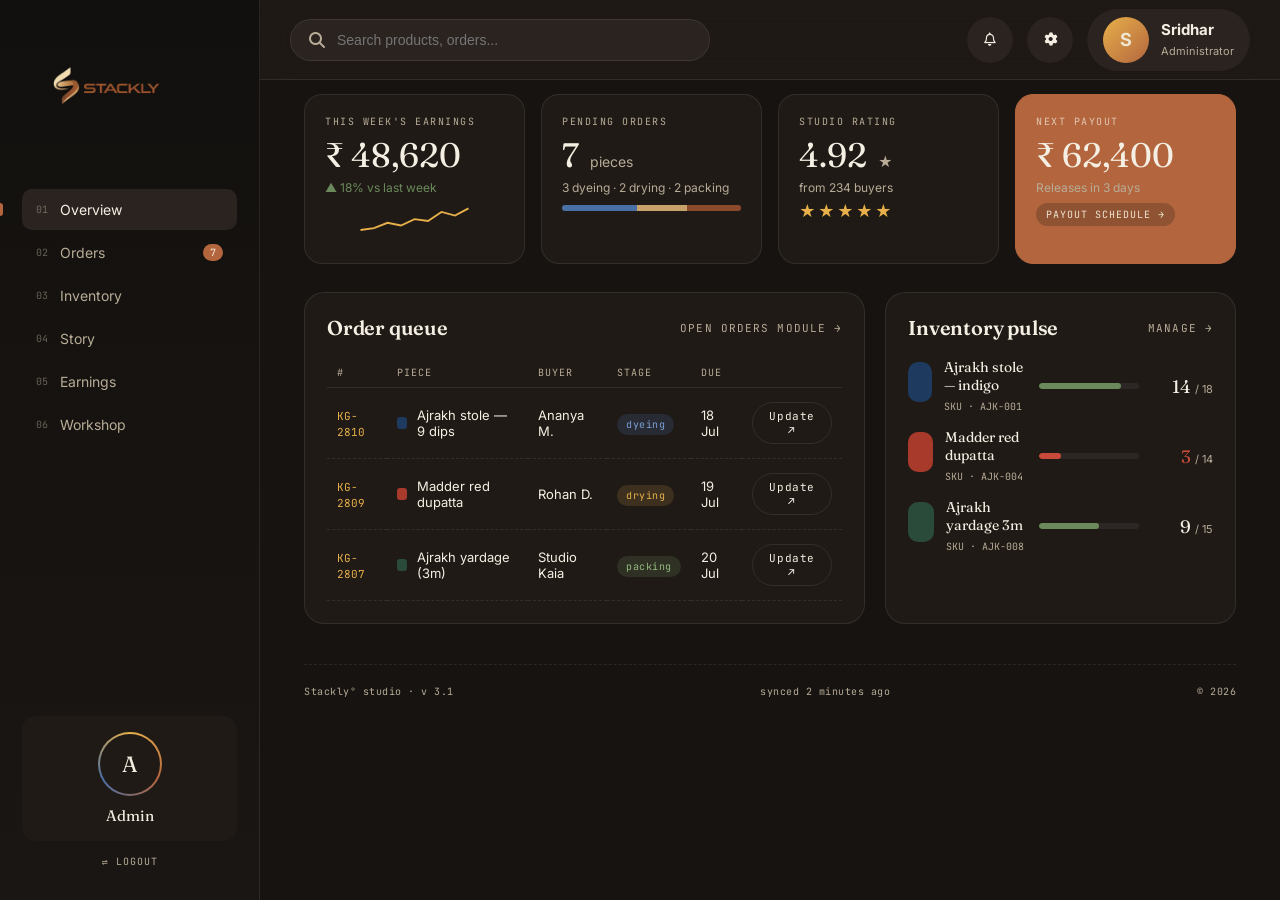
==== commit d2d0b2a4: "bug-fixes3" ====
--- a/admin-dashboard.html
+++ b/admin-dashboard.html
@@ -1,266 +1,870 @@
-<!DOCTYPE html>
+<!doctype html>
 <html lang="en">
-<head>
-<meta charset="UTF-8" />
-<meta name="viewport" content="width=device-width,initial-scale=1" />
-<title>Artisan Dashboard — Stackly</title>
-<link rel="preconnect" href="https://fonts.googleapis.com">
-<link rel="preconnect" href="https://fonts.gstatic.com" crossorigin>
-<link href="https://fonts.googleapis.com/css2?family=Fraunces:ital,wght@0,400;0,600;1,500&family=Inter:wght@300;400;500;600&family=JetBrains+Mono:wght@400;500&display=swap" rel="stylesheet">
-<link rel="stylesheet" href="css/admin.css" />
-</head>
-<body>
-
-  <div class="sidebar-overlay" id="sidebarOverlay"></div>
-
-<button class="menu-toggle" id="menuToggle">
-    ☰
-</button>
-
-<div class="workshop">
-
-  <aside class="loom">
-
-    <!-- Close Button -->
-    <button class="close-sidebar" id="closeSidebar">
-        ✕
-    </button>
-
-    <div class="loom-top">
-      <a href="user-dashboard.html">
-        <img src="images/logo.webp"
-             alt="Stackly"
-             class="sidebar-logo">
-    </a>
+  <head>
+    <meta charset="UTF-8" />
+    <meta name="viewport" content="width=device-width,initial-scale=1" />
+    <title>Artisan Dashboard — Stackly</title>
+    <link rel="preconnect" href="https://fonts.googleapis.com" />
+    <link rel="preconnect" href="https://fonts.gstatic.com" crossorigin />
+    <link rel="stylesheet"
+href="https://cdnjs.cloudflare.com/ajax/libs/font-awesome/6.7.2/css/all.min.css">
+    <link
+      href="https://fonts.googleapis.com/css2?family=Fraunces:ital,wght@0,400;0,600;1,500&family=Inter:wght@300;400;500;600&family=JetBrains+Mono:wght@400;500&display=swap"
+      rel="stylesheet"
+    />
+    <link rel="stylesheet" href="css/admin.css" />
+  </head>
+  <body>
+    <div class="sidebar-overlay" id="sidebarOverlay"></div>
+
     
-</div>
-
-    <nav class="loom-nav">
-        <a class="active" data-view="overview"><span>01</span> Overview</a>
-        <a data-view="orders"><span>02</span> Orders <em class="badge">7</em></a>
-        <a data-view="inventory"><span>03</span> Inventory</a>
-        <a data-view="story"><span>04</span> Story</a>
-        <a data-view="earnings"><span>05</span> Earnings</a>
-        <a data-view="workshop"><span>06</span> Workshop</a>
-    </nav>
-
-    <div class="loom-bot">
-        <div class="me">
+
+    <div class="workshop">
+      <aside class="loom">
+        <!-- Close Button -->
+        <button class="close-sidebar" id="closeSidebar">✕</button>
+
+        <div class="loom-top">
+          <a href="user-dashboard.html">
+            <img src="images/logo.webp" alt="Stackly" class="sidebar-logo" />
+          </a>
+        </div>
+
+        <nav class="loom-nav">
+          <a class="active" data-view="overview"><span>01</span> Overview</a>
+          <a data-view="orders"
+            ><span>02</span> Orders <em class="badge">7</em></a
+          >
+          <a data-view="inventory"><span>03</span> Inventory</a>
+          <a data-view="story"><span>04</span> Story</a>
+          <a data-view="earnings"><span>05</span> Earnings</a>
+          <a data-view="workshop"><span>06</span> Workshop</a>
+        </nav>
+
+        <div class="loom-bot">
+          <div class="me">
             <div class="me-ring">
-                <div class="me-face">A</div>
+              <div class="me-face">A</div>
             </div>
 
             <p>Admin</p>
             <!-- <small>Indigo Ajrakh · Kachchh</small> -->
+          </div>
+
+          <a href="index.html" class="swap"> ⇌ Logout </a>
         </div>
-
-        <a href="index.html" class="swap">
-            ⇌ Logout
-        </a>
+      </aside>
+
+      <main class="canvas">
+        <div class="topbar">
+          <button class="menu-toggle" id="menuToggle">☰</button>
+
+    <div class="top-left">
+
+        <div class="search-box">
+            <i class="fa-solid fa-magnifying-glass"></i>
+            <input type="text" placeholder="Search products, orders..." />
+        </div>
+
     </div>
 
-</aside>
-
-  <main class="canvas">
-
-    <div class="topbar">
-      <div>
-        <p class="date">Friday · 17 July 2026 · Kutch, 34°C</p>
-        <h1>Salaam, Sufiyan. <span>The vats are ready.</span></h1>
-      </div>
-      <div class="quick">
-        <button class="pill-btn ghost">＋ New product</button>
-        <button class="pill-btn solid">Go live 🔴</button>
-      </div>
+    <div class="top-right">
+
+        <button class="icon-btn">
+            <i class="fa-regular fa-bell"></i>
+        </button>
+
+        <button class="icon-btn">
+            <i class="fa-solid fa-gear"></i>
+        </button>
+
+        <div class="profile">
+
+            <div class="avatar">
+                <span id="adminInitial">S</span>
+            </div>
+
+            <div>
+                <h4 class="admin-name">Sridhar</h4>
+                <small>Administrator</small>
+            </div>
+
+        </div>
+
     </div>
 
-    <!-- ═════ VIEW: OVERVIEW ═════ -->
-    <section class="aview on" data-panel="overview">
-      <div class="stat-row">
-        <div class="stat"><p class="lbl">This week's earnings</p><p class="big">₹ 48,620</p><p class="delta up">▲ 18% vs last week</p><svg class="spark" viewBox="0 0 120 40"><polyline points="0,30 15,28 30,22 45,25 60,18 75,20 90,10 105,14 120,6" fill="none" stroke="#e8b04a" stroke-width="2"/></svg></div>
-        <div class="stat"><p class="lbl">Pending orders</p><p class="big">7 <em>pieces</em></p><p class="delta">3 dyeing · 2 drying · 2 packing</p><div class="bar"><span style="width:42%;background:#4a6fa5"></span><span style="width:28%;background:#c9a26b"></span><span style="width:30%;background:#8a4a2b"></span></div></div>
-        <div class="stat"><p class="lbl">Studio rating</p><p class="big">4.92 <em>★</em></p><p class="delta">from 234 buyers</p><div class="stars">★★★★★</div></div>
-        <div class="stat dark"><p class="lbl">Next payout</p><p class="big">₹ 62,400</p><p class="delta">Releases in 3 days</p><a href="dashboarderror.html" class="chip-link" data-jump="earnings">Payout schedule →</a></div>
-      </div>
-
-      <div class="split">
-        <div class="panel orders-panel">
-          <div class="p-head"><h2>Order queue</h2><a class="ghost-link" data-jump="orders">open orders module →</a></div>
-          <table class="orders">
-            <thead><tr><th>#</th><th>Piece</th><th>Buyer</th><th>Stage</th><th>Due</th><th></th></tr></thead>
-            <tbody>
-              <tr><td><code>KG-2810</code></td><td><div class="pc"><span class="sw" style="background:#1e3a5f"></span> Ajrakh stole — 9 dips</div></td><td>Ananya M.</td><td><span class="tag dye">dyeing</span></td><td>18 Jul</td><td><button class="mini" onclick="window.location.href = 'dashboarderror.html'">Update ↗</button></td></tr>
-              <tr><td><code>KG-2809</code></td><td><div class="pc"><span class="sw" style="background:#a83a2b"></span> Madder red dupatta</div></td><td>Rohan D.</td><td><span class="tag dry">drying</span></td><td>19 Jul</td><td><button class="mini" onclick="window.location.href = 'dashboarderror.html'">Update ↗</button></td></tr>
-              <tr><td><code>KG-2807</code></td><td><div class="pc"><span class="sw" style="background:#2a4a3a"></span> Ajrakh yardage (3m)</div></td><td>Studio Kaia</td><td><span class="tag pack">packing</span></td><td>20 Jul</td><td><button class="mini" onclick="window.location.href = 'dashboarderror.html'">Update ↗</button></td></tr>
-            </tbody>
-          </table>
-        </div>
-
-        <div class="panel inv-panel">
-          <div class="p-head"><h2>Inventory pulse</h2><a class="ghost-link" data-jump="inventory">manage →</a></div>
-          <div class="inv-list">
-            <div class="inv-row"><div class="inv-name"><span class="sw big" style="background:#1e3a5f"></span><div><p>Ajrakh stole — indigo</p><small>SKU · AJK-001</small></div></div><div class="inv-meter"><div class="fill" style="width:82%"></div></div><p class="inv-count">14 <small>/ 18</small></p></div>
-            <div class="inv-row"><div class="inv-name"><span class="sw big" style="background:#a83a2b"></span><div><p>Madder red dupatta</p><small>SKU · AJK-004</small></div></div><div class="inv-meter"><div class="fill low" style="width:22%"></div></div><p class="inv-count low">3 <small>/ 14</small></p></div>
-            <div class="inv-row"><div class="inv-name"><span class="sw big" style="background:#2a4a3a"></span><div><p>Ajrakh yardage 3m</p><small>SKU · AJK-008</small></div></div><div class="inv-meter"><div class="fill" style="width:60%"></div></div><p class="inv-count">9 <small>/ 15</small></p></div>
-          </div>
-        </div>
-      </div>
-    </section>
-
-    <!-- ═════ VIEW: ORDERS ═════ -->
-    <section class="aview" data-panel="orders">
-      <div class="a-page-head">
-        <div><p class="a-eyebrow">Module · 02</p><h2 class="a-title">Order queue</h2><p class="a-sub">7 pieces in the workshop right now — indigo pots to packing bench.</p></div>
-        <div class="a-metrics"><div><b>3</b><small>dyeing</small></div><div><b>2</b><small>drying</small></div><div><b>2</b><small>packing</small></div><div class="mm"><b>₹ 62,400</b><small>queue value</small></div></div>
-      </div>
-
-      <div class="a-filter"><span class="aftab on">Active (7)</span><span class="aftab">Ready (2)</span><span class="aftab">Shipped (18)</span><span class="aftab">Cancelled</span></div>
-
-      <div class="panel orders-panel full">
-        <table class="orders">
-          <thead><tr><th>#</th><th>Piece</th><th>Buyer</th><th>Stage</th><th>Due</th><th></th></tr></thead>
-          <tbody>
-            <tr><td><code>KG-2810</code></td><td><div class="pc"><span class="sw" style="background:#1e3a5f"></span> Ajrakh stole — 9 dips</div></td><td>Ananya M.</td><td><span class="tag dye">dyeing</span></td><td>18 Jul</td><td><button class="mini" onclick="window.location.href = 'dashboarderror.html'">Update ↗</button></td></tr>
-            <tr><td><code>KG-2809</code></td><td><div class="pc"><span class="sw" style="background:#a83a2b"></span> Madder red dupatta</div></td><td>Rohan D.</td><td><span class="tag dry">drying</span></td><td>19 Jul</td><td><button class="mini" onclick="window.location.href = 'dashboarderror.html'">Update ↗</button></td></tr>
-            <tr><td><code>KG-2807</code></td><td><div class="pc"><span class="sw" style="background:#2a4a3a"></span> Ajrakh yardage (3m)</div></td><td>Studio Kaia</td><td><span class="tag pack">packing</span></td><td>20 Jul</td><td><button class="mini" onclick="window.location.href = 'dashboarderror.html'">Update ↗</button></td></tr>
-            <tr><td><code>KG-2803</code></td><td><div class="pc"><span class="sw" style="background:#5b3a1e"></span> Kaatha block set</div></td><td>Priya V.</td><td><span class="tag dye">dyeing</span></td><td>22 Jul</td><td><button class="mini" onclick="window.location.href = 'dashboarderror.html'">Update ↗</button></td></tr>
-            <tr><td><code>KG-2799</code></td><td><div class="pc"><span class="sw" style="background:#c9a26b"></span> Natural cotton stole</div></td><td>Meera S.</td><td><span class="tag dry">drying</span></td><td>23 Jul</td><td><button class="mini" onclick="window.location.href = 'dashboarderror.html'">Update ↗</button></td></tr>
-            <tr><td><code>KG-2795</code></td><td><div class="pc"><span class="sw" style="background:#1e3a5f"></span> Indigo yardage 6m</div></td><td>Ateliér Om</td><td><span class="tag dye">dyeing</span></td><td>24 Jul</td><td><button class="mini" onclick="window.location.href = 'dashboarderror.html'">Update ↗</button></td></tr>
-            <tr><td><code>KG-2791</code></td><td><div class="pc"><span class="sw" style="background:#5b3a1e"></span> Wooden block re-carve</div></td><td>Self stock</td><td><span class="tag pack">packing</span></td><td>25 Jul</td><td><button class="mini" onclick="window.location.href = 'dashboarderror.html'">Update ↗</button></td></tr>
-          </tbody>
-        </table>
-      </div>
-    </section>
-
-    <!-- ═════ VIEW: INVENTORY ═════ -->
-    <section class="aview" data-panel="inventory">
-      <div class="a-page-head">
-        <div><p class="a-eyebrow">Module · 03</p><h2 class="a-title">Inventory</h2><p class="a-sub">Every piece on your shelves. Low-stock flagged in madder red.</p></div>
-        <div class="a-metrics"><div><b>43</b><small>total pieces</small></div><div><b>2</b><small>low stock</small></div><div><b>5</b><small>SKUs</small></div><div class="mm"><b>₹ 1,84,200</b><small>shelf value</small></div></div>
-      </div>
-
-      <div class="inv-cards">
-        <div class="ic"><div class="ic-top" style="background:#1e3a5f"></div><div class="ic-body"><b>Ajrakh stole — indigo</b><small>AJK-001 · ₹ 3,850</small><div class="inv-meter"><div class="fill" style="width:82%"></div></div><p class="ic-count">14 / 18 in stock</p><div class="ic-act"><button class="mini" onclick="window.location.href = 'dashboarderror.html'">＋ Add</button><button class="mini ghost" onclick="window.location.href = 'dashboarderror.html'">Edit</button></div></div></div>
-        <div class="ic"><div class="ic-top" style="background:#a83a2b"></div><div class="ic-body"><b>Madder red dupatta</b><small>AJK-004 · ₹ 2,900</small><div class="inv-meter"><div class="fill low" style="width:22%"></div></div><p class="ic-count low">⚠ 3 / 14 — restock soon</p><div class="ic-act"><button class="mini" onclick="window.location.href = 'dashboarderror.html'">＋ Add</button><button class="mini ghost" onclick="window.location.href = 'dashboarderror.html'">Edit</button></div></div></div>
-        <div class="ic"><div class="ic-top" style="background:#2a4a3a"></div><div class="ic-body"><b>Ajrakh yardage 3m</b><small>AJK-008 · ₹ 4,200</small><div class="inv-meter"><div class="fill" style="width:60%"></div></div><p class="ic-count">9 / 15 in stock</p><div class="ic-act"><button class="mini" onclick="window.location.href = 'dashboarderror.html'">＋ Add</button><button class="mini ghost" onclick="window.location.href = 'dashboarderror.html'">Edit</button></div></div></div>
-        <div class="ic"><div class="ic-top" style="background:#c9a26b"></div><div class="ic-body"><b>Natural cotton stole</b><small>AJK-012 · ₹ 1,600</small><div class="inv-meter"><div class="fill mid" style="width:45%"></div></div><p class="ic-count">6 / 14 in stock</p><div class="ic-act"><button class="mini" onclick="window.location.href = 'dashboarderror.html'">＋ Add</button><button class="mini ghost" onclick="window.location.href = 'dashboarderror.html'">Edit</button></div></div></div>
-        <div class="ic"><div class="ic-top" style="background:#5b3a1e"></div><div class="ic-body"><b>Block-print scarf set</b><small>AJK-020 · ₹ 5,400</small><div class="inv-meter"><div class="fill" style="width:70%"></div></div><p class="ic-count">11 / 16 in stock</p><div class="ic-act"><button class="mini" onclick="window.location.href = 'dashboarderror.html'">＋ Add</button><button class="mini ghost" onclick="window.location.href = 'dashboarderror.html'">Edit</button></div></div></div>
-        <div class="ic add"><span>＋</span><b>Add new product</b><small>Upload photos, set MRP, describe the craft.</small></div>
-      </div>
-    </section>
-
-    <!-- ═════ VIEW: STORY ═════ -->
-    <section class="aview" data-panel="story">
-      <div class="a-page-head">
-        <div><p class="a-eyebrow">Module · 04</p><h2 class="a-title">Your maker story</h2><p class="a-sub">Buyers who read your story buy 3.4× more. Keep it warm.</p></div>
-        <div class="story-reach">
-          <div class="ring">
-            <svg viewBox="0 0 120 120"><circle cx="60" cy="60" r="52" fill="none" stroke="rgba(245,239,227,.15)" stroke-width="10"/><circle cx="60" cy="60" r="52" fill="none" stroke="#e8b04a" stroke-width="10" stroke-dasharray="326" stroke-dashoffset="70" stroke-linecap="round" transform="rotate(-90 60 60)"/></svg>
-            <span>78%</span>
-          </div>
-          <div><b>1,284</b><small>readers this week</small></div>
-        </div>
-      </div>
-
-      <div class="story-editor">
-        <div class="se-col">
-          <p class="se-lbl">Cover image</p>
-          <div class="se-cover" style="background:linear-gradient(135deg,#1e3a5f,#4a6fa5)"><span>replace cover</span></div>
-          <p class="se-lbl">Craft village</p>
-          <input class="se-input" value="Ajrakhpur, Kachchh — Gujarat"/>
-          <p class="se-lbl">Years at the craft</p>
-          <input class="se-input" value="26"/>
-        </div>
-        <div class="se-col">
-          <p class="se-lbl">Your story</p>
-          <textarea class="se-input tall">I am Sufiyan Khatri, tenth generation Ajrakh printer in Kachchh. Our indigo vats are fermented for weeks, our blocks are hand-carved from sheesham wood, and every yardage takes 16 stages — from myrobalan soak to camel-dung wash. When you buy an Ajrakh piece, you are keeping a 400-year-old craft alive in the desert.</textarea>
-          <p class="se-lbl">Signature technique</p>
-          <input class="se-input" value="9-dip natural indigo, resist block printing"/>
-          <div class="se-actions"><button class="pill-btn solid">Save story</button><button class="pill-btn ghost">Preview page</button></div>
-        </div>
-      </div>
-    </section>
-
-    <!-- ═════ VIEW: EARNINGS ═════ -->
-    <section class="aview" data-panel="earnings">
-      <div class="a-page-head">
-        <div><p class="a-eyebrow">Module · 05</p><h2 class="a-title">Earnings</h2><p class="a-sub">What Stackly owes the workshop, and where the money has been.</p></div>
-        <div class="a-metrics"><div><b>₹ 62,400</b><small>next payout</small></div><div><b>₹ 48,620</b><small>this week</small></div><div><b>₹ 4,84,200</b><small>YTD</small></div><div class="mm"><b>₹ 78</b><small>avg per hour</small></div></div>
-      </div>
-
-      <div class="earn-hero">
-        <p class="eh-lbl">Earnings — last 12 weeks</p>
-        <svg viewBox="0 0 600 180" class="earn-chart">
-          <polyline fill="none" stroke="#e8b04a" stroke-width="2.5" points="0,140 50,120 100,130 150,90 200,105 250,80 300,95 350,60 400,72 450,45 500,55 550,30 600,20"/>
-          <polyline fill="rgba(232,176,74,.15)" stroke="none" points="0,140 50,120 100,130 150,90 200,105 250,80 300,95 350,60 400,72 450,45 500,55 550,30 600,20 600,180 0,180"/>
-        </svg>
-        <div class="eh-legend"><span>Apr</span><span>May</span><span>Jun</span><span>Jul</span></div>
-      </div>
-
-      <div class="payout-list">
-        <h3>Payout history</h3>
-        <div class="po"><span class="po-i">₹</span><div><b>Weekly payout</b><small>17 orders · settled to HDFC ••7842</small></div><span class="po-amt">₹ 54,200</span><em class="po-date">10 Jul</em></div>
-        <div class="po"><span class="po-i">₹</span><div><b>Weekly payout</b><small>14 orders</small></div><span class="po-amt">₹ 41,800</span><em class="po-date">03 Jul</em></div>
-        <div class="po"><span class="po-i">₹</span><div><b>Weekly payout</b><small>19 orders</small></div><span class="po-amt">₹ 58,940</span><em class="po-date">26 Jun</em></div>
-        <div class="po"><span class="po-i">₹</span><div><b>Bulk order settlement</b><small>Studio Kaia · 40 pieces</small></div><span class="po-amt">₹ 1,42,000</span><em class="po-date">20 Jun</em></div>
-        <div class="po"><span class="po-i">₹</span><div><b>Weekly payout</b><small>11 orders</small></div><span class="po-amt">₹ 36,200</span><em class="po-date">19 Jun</em></div>
-      </div>
-    </section>
-
-    <!-- ═════ VIEW: WORKSHOP (calendar + chat) ═════ -->
-    <section class="aview" data-panel="workshop">
-      <div class="a-page-head">
-        <div><p class="a-eyebrow">Module · 06</p><h2 class="a-title">Workshop</h2><p class="a-sub">Your rhythm: dye days, dry days, ship days — and buyer chatter.</p></div>
-      </div>
-
-      <div class="triptych">
-        <div class="panel cal-panel">
-          <div class="p-head"><h2>Workshop calendar</h2><span class="mnth">July 2026</span></div>
-          <div class="cal-grid">
-            <span>M</span><span>T</span><span>W</span><span>T</span><span>F</span><span>S</span><span>S</span>
-            <span class="d muted">30</span><span class="d">1</span><span class="d">2</span><span class="d">3</span><span class="d">4</span><span class="d">5</span><span class="d">6</span>
-            <span class="d">7</span><span class="d">8</span><span class="d ev dye">9</span><span class="d">10</span><span class="d">11</span><span class="d">12</span><span class="d">13</span>
-            <span class="d ev pack">14</span><span class="d">15</span><span class="d">16</span><span class="d today">17</span><span class="d ev dye">18</span><span class="d">19</span><span class="d ev pack">20</span>
-            <span class="d">21</span><span class="d ev ship">22</span><span class="d">23</span><span class="d">24</span><span class="d">25</span><span class="d ev market">26</span><span class="d">27</span>
-            <span class="d">28</span><span class="d">29</span><span class="d">30</span><span class="d">31</span><span class="d muted">1</span><span class="d muted">2</span><span class="d muted">3</span>
-          </div>
-          <div class="legend"><span><i class="dot dye"></i>Dye day</span><span><i class="dot pack"></i>Pack day</span><span><i class="dot ship"></i>Ship</span><span><i class="dot market"></i>Market</span></div>
-        </div>
-
-        <div class="panel msg-panel">
-          <div class="p-head"><h2>Buyer notes</h2></div>
-          <div class="chat">
-            <div class="bubble in"><p>Could the fringe be a touch longer? Beautiful work as always 🙏</p><small>Ananya · 10:20</small></div>
-            <div class="bubble out"><p>Sure — I'll add 2cm on both sides. Kiln fires tomorrow.</p><small>You · 10:31</small></div>
-            <div class="bubble in"><p>Would you take a bulk order of 40 stoles for a Diwali pop-up?</p><small>Studio Kaia · yesterday</small></div>
-          </div>
-          <div class="composer"><input id="msg" placeholder="Reply to buyer…" /><button  onclick="window.location.href = 'dashboarderror.html'">Send</button></div>
-        </div>
-
-        <div class="panel story-panel">
-          <h2>Today's plan</h2>
-          <p class="story-sub">Friday · 17 July</p>
-          <ul class="plan">
-            <li><span class="chk on"></span> Second indigo dip — KG-2810, KG-2795</li>
-            <li><span class="chk on"></span> Fringe correction on Ajrakh stole</li>
-            <li><span class="chk"></span> Reply to Studio Kaia (bulk 40)</li>
-            <li><span class="chk"></span> Pack KG-2807 for parcel service</li>
-            <li><span class="chk"></span> Photograph new Kaatha set for listing</li>
-          </ul>
-          <a class="edit-story" href="dashboarderror.html">Add task →</a>
-        </div>
-      </div>
-    </section>
-
-    <footer class="foot">
-      <span>Stackly° studio · v 3.1</span>
-      <span>synced 2 minutes ago</span>
-      <span>© 2026</span>
-    </footer>
-  </main>
 </div>
 
-<div id="toast" class="toast"></div>
-<script src="js/admin.js"></script>
-</body>
+        <!-- ═════ VIEW: OVERVIEW ═════ -->
+        <section class="aview on" data-panel="overview">
+          <div class="stat-row">
+            <div class="stat">
+              <p class="lbl">This week's earnings</p>
+              <p class="big">₹ 48,620</p>
+              <p class="delta up">▲ 18% vs last week</p>
+              <svg class="spark" viewBox="0 0 120 40">
+                <polyline
+                  points="0,30 15,28 30,22 45,25 60,18 75,20 90,10 105,14 120,6"
+                  fill="none"
+                  stroke="#e8b04a"
+                  stroke-width="2"
+                />
+              </svg>
+            </div>
+            <div class="stat">
+              <p class="lbl">Pending orders</p>
+              <p class="big">7 <em>pieces</em></p>
+              <p class="delta">3 dyeing · 2 drying · 2 packing</p>
+              <div class="bar">
+                <span style="width: 42%; background: #4a6fa5"></span
+                ><span style="width: 28%; background: #c9a26b"></span
+                ><span style="width: 30%; background: #8a4a2b"></span>
+              </div>
+            </div>
+            <div class="stat">
+              <p class="lbl">Studio rating</p>
+              <p class="big">4.92 <em>★</em></p>
+              <p class="delta">from 234 buyers</p>
+              <div class="stars">★★★★★</div>
+            </div>
+            <div class="stat dark">
+              <p class="lbl">Next payout</p>
+              <p class="big">₹ 62,400</p>
+              <p class="delta">Releases in 3 days</p>
+              <a
+                href="dashboarderror.html"
+                class="chip-link"
+                data-jump="earnings"
+                >Payout schedule →</a
+              >
+            </div>
+          </div>
+
+          <div class="split">
+            <div class="panel orders-panel">
+              <div class="p-head">
+                <h2>Order queue</h2>
+                <a class="ghost-link" data-jump="orders"
+                  >open orders module →</a
+                >
+              </div>
+              <table class="orders">
+                <thead>
+                  <tr>
+                    <th>#</th>
+                    <th>Piece</th>
+                    <th>Buyer</th>
+                    <th>Stage</th>
+                    <th>Due</th>
+                    <th></th>
+                  </tr>
+                </thead>
+                <tbody>
+                  <tr>
+                    <td><code>KG-2810</code></td>
+                    <td>
+                      <div class="pc">
+                        <span class="sw" style="background: #1e3a5f"></span>
+                        Ajrakh stole — 9 dips
+                      </div>
+                    </td>
+                    <td>Ananya M.</td>
+                    <td><span class="tag dye">dyeing</span></td>
+                    <td>18 Jul</td>
+                    <td>
+                      <button
+                        class="mini"
+                        onclick="window.location.href = 'dashboarderror.html'"
+                      >
+                        Update ↗
+                      </button>
+                    </td>
+                  </tr>
+                  <tr>
+                    <td><code>KG-2809</code></td>
+                    <td>
+                      <div class="pc">
+                        <span class="sw" style="background: #a83a2b"></span>
+                        Madder red dupatta
+                      </div>
+                    </td>
+                    <td>Rohan D.</td>
+                    <td><span class="tag dry">drying</span></td>
+                    <td>19 Jul</td>
+                    <td>
+                      <button
+                        class="mini"
+                        onclick="window.location.href = 'dashboarderror.html'"
+                      >
+                        Update ↗
+                      </button>
+                    </td>
+                  </tr>
+                  <tr>
+                    <td><code>KG-2807</code></td>
+                    <td>
+                      <div class="pc">
+                        <span class="sw" style="background: #2a4a3a"></span>
+                        Ajrakh yardage (3m)
+                      </div>
+                    </td>
+                    <td>Studio Kaia</td>
+                    <td><span class="tag pack">packing</span></td>
+                    <td>20 Jul</td>
+                    <td>
+                      <button
+                        class="mini"
+                        onclick="window.location.href = 'dashboarderror.html'"
+                      >
+                        Update ↗
+                      </button>
+                    </td>
+                  </tr>
+                </tbody>
+              </table>
+            </div>
+
+            <div class="panel inv-panel">
+              <div class="p-head">
+                <h2>Inventory pulse</h2>
+                <a class="ghost-link" data-jump="inventory">manage →</a>
+              </div>
+              <div class="inv-list">
+                <div class="inv-row">
+                  <div class="inv-name">
+                    <span class="sw big" style="background: #1e3a5f"></span>
+                    <div>
+                      <p>Ajrakh stole — indigo</p>
+                      <small>SKU · AJK-001</small>
+                    </div>
+                  </div>
+                  <div class="inv-meter">
+                    <div class="fill" style="width: 82%"></div>
+                  </div>
+                  <p class="inv-count">14 <small>/ 18</small></p>
+                </div>
+                <div class="inv-row">
+                  <div class="inv-name">
+                    <span class="sw big" style="background: #a83a2b"></span>
+                    <div>
+                      <p>Madder red dupatta</p>
+                      <small>SKU · AJK-004</small>
+                    </div>
+                  </div>
+                  <div class="inv-meter">
+                    <div class="fill low" style="width: 22%"></div>
+                  </div>
+                  <p class="inv-count low">3 <small>/ 14</small></p>
+                </div>
+                <div class="inv-row">
+                  <div class="inv-name">
+                    <span class="sw big" style="background: #2a4a3a"></span>
+                    <div>
+                      <p>Ajrakh yardage 3m</p>
+                      <small>SKU · AJK-008</small>
+                    </div>
+                  </div>
+                  <div class="inv-meter">
+                    <div class="fill" style="width: 60%"></div>
+                  </div>
+                  <p class="inv-count">9 <small>/ 15</small></p>
+                </div>
+              </div>
+            </div>
+          </div>
+        </section>
+
+        <!-- ═════ VIEW: ORDERS ═════ -->
+        <section class="aview" data-panel="orders">
+          <div class="a-page-head">
+            <div>
+              <p class="a-eyebrow">Module · 02</p>
+              <h2 class="a-title">Order queue</h2>
+              <p class="a-sub">
+                7 pieces in the workshop right now — indigo pots to packing
+                bench.
+              </p>
+            </div>
+            <div class="a-metrics">
+              <div><b>3</b><small>dyeing</small></div>
+              <div><b>2</b><small>drying</small></div>
+              <div><b>2</b><small>packing</small></div>
+              <div class="mm"><b>₹ 62,400</b><small>queue value</small></div>
+            </div>
+          </div>
+
+          <div class="a-filter">
+            <span class="aftab on">Active (7)</span
+            ><span class="aftab">Ready (2)</span
+            ><span class="aftab">Shipped (18)</span
+            ><span class="aftab">Cancelled</span>
+          </div>
+
+          <div class="panel orders-panel full">
+            <table class="orders">
+              <thead>
+                <tr>
+                  <th>#</th>
+                  <th>Piece</th>
+                  <th>Buyer</th>
+                  <th>Stage</th>
+                  <th>Due</th>
+                  <th></th>
+                </tr>
+              </thead>
+              <tbody>
+                <tr>
+                  <td><code>KG-2810</code></td>
+                  <td>
+                    <div class="pc">
+                      <span class="sw" style="background: #1e3a5f"></span>
+                      Ajrakh stole — 9 dips
+                    </div>
+                  </td>
+                  <td>Ananya M.</td>
+                  <td><span class="tag dye">dyeing</span></td>
+                  <td>18 Jul</td>
+                  <td>
+                    <button
+                      class="mini"
+                      onclick="window.location.href = 'dashboarderror.html'"
+                    >
+                      Update ↗
+                    </button>
+                  </td>
+                </tr>
+                <tr>
+                  <td><code>KG-2809</code></td>
+                  <td>
+                    <div class="pc">
+                      <span class="sw" style="background: #a83a2b"></span>
+                      Madder red dupatta
+                    </div>
+                  </td>
+                  <td>Rohan D.</td>
+                  <td><span class="tag dry">drying</span></td>
+                  <td>19 Jul</td>
+                  <td>
+                    <button
+                      class="mini"
+                      onclick="window.location.href = 'dashboarderror.html'"
+                    >
+                      Update ↗
+                    </button>
+                  </td>
+                </tr>
+                <tr>
+                  <td><code>KG-2807</code></td>
+                  <td>
+                    <div class="pc">
+                      <span class="sw" style="background: #2a4a3a"></span>
+                      Ajrakh yardage (3m)
+                    </div>
+                  </td>
+                  <td>Studio Kaia</td>
+                  <td><span class="tag pack">packing</span></td>
+                  <td>20 Jul</td>
+                  <td>
+                    <button
+                      class="mini"
+                      onclick="window.location.href = 'dashboarderror.html'"
+                    >
+                      Update ↗
+                    </button>
+                  </td>
+                </tr>
+                <tr>
+                  <td><code>KG-2803</code></td>
+                  <td>
+                    <div class="pc">
+                      <span class="sw" style="background: #5b3a1e"></span>
+                      Kaatha block set
+                    </div>
+                  </td>
+                  <td>Priya V.</td>
+                  <td><span class="tag dye">dyeing</span></td>
+                  <td>22 Jul</td>
+                  <td>
+                    <button
+                      class="mini"
+                      onclick="window.location.href = 'dashboarderror.html'"
+                    >
+                      Update ↗
+                    </button>
+                  </td>
+                </tr>
+                <tr>
+                  <td><code>KG-2799</code></td>
+                  <td>
+                    <div class="pc">
+                      <span class="sw" style="background: #c9a26b"></span>
+                      Natural cotton stole
+                    </div>
+                  </td>
+                  <td>Meera S.</td>
+                  <td><span class="tag dry">drying</span></td>
+                  <td>23 Jul</td>
+                  <td>
+                    <button
+                      class="mini"
+                      onclick="window.location.href = 'dashboarderror.html'"
+                    >
+                      Update ↗
+                    </button>
+                  </td>
+                </tr>
+                <tr>
+                  <td><code>KG-2795</code></td>
+                  <td>
+                    <div class="pc">
+                      <span class="sw" style="background: #1e3a5f"></span>
+                      Indigo yardage 6m
+                    </div>
+                  </td>
+                  <td>Ateliér Om</td>
+                  <td><span class="tag dye">dyeing</span></td>
+                  <td>24 Jul</td>
+                  <td>
+                    <button
+                      class="mini"
+                      onclick="window.location.href = 'dashboarderror.html'"
+                    >
+                      Update ↗
+                    </button>
+                  </td>
+                </tr>
+                <tr>
+                  <td><code>KG-2791</code></td>
+                  <td>
+                    <div class="pc">
+                      <span class="sw" style="background: #5b3a1e"></span>
+                      Wooden block re-carve
+                    </div>
+                  </td>
+                  <td>Self stock</td>
+                  <td><span class="tag pack">packing</span></td>
+                  <td>25 Jul</td>
+                  <td>
+                    <button
+                      class="mini"
+                      onclick="window.location.href = 'dashboarderror.html'"
+                    >
+                      Update ↗
+                    </button>
+                  </td>
+                </tr>
+              </tbody>
+            </table>
+          </div>
+        </section>
+
+        <!-- ═════ VIEW: INVENTORY ═════ -->
+        <section class="aview" data-panel="inventory">
+          <div class="a-page-head">
+            <div>
+              <p class="a-eyebrow">Module · 03</p>
+              <h2 class="a-title">Inventory</h2>
+              <p class="a-sub">
+                Every piece on your shelves. Low-stock flagged in madder red.
+              </p>
+            </div>
+            <div class="a-metrics">
+              <div><b>43</b><small>total pieces</small></div>
+              <div><b>2</b><small>low stock</small></div>
+              <div><b>5</b><small>SKUs</small></div>
+              <div class="mm"><b>₹ 1,84,200</b><small>shelf value</small></div>
+            </div>
+          </div>
+
+          <div class="inv-cards">
+            <div class="ic">
+              <div class="ic-top" style="background: #1e3a5f"></div>
+              <div class="ic-body">
+                <b>Ajrakh stole — indigo</b><small>AJK-001 · ₹ 3,850</small>
+                <div class="inv-meter">
+                  <div class="fill" style="width: 82%"></div>
+                </div>
+                <p class="ic-count">14 / 18 in stock</p>
+                <div class="ic-act">
+                  <button
+                    class="mini"
+                    onclick="window.location.href = 'dashboarderror.html'"
+                  >
+                    ＋ Add</button
+                  ><button
+                    class="mini ghost"
+                    onclick="window.location.href = 'dashboarderror.html'"
+                  >
+                    Edit
+                  </button>
+                </div>
+              </div>
+            </div>
+            <div class="ic">
+              <div class="ic-top" style="background: #a83a2b"></div>
+              <div class="ic-body">
+                <b>Madder red dupatta</b><small>AJK-004 · ₹ 2,900</small>
+                <div class="inv-meter">
+                  <div class="fill low" style="width: 22%"></div>
+                </div>
+                <p class="ic-count low">⚠ 3 / 14 — restock soon</p>
+                <div class="ic-act">
+                  <button
+                    class="mini"
+                    onclick="window.location.href = 'dashboarderror.html'"
+                  >
+                    ＋ Add</button
+                  ><button
+                    class="mini ghost"
+                    onclick="window.location.href = 'dashboarderror.html'"
+                  >
+                    Edit
+                  </button>
+                </div>
+              </div>
+            </div>
+            <div class="ic">
+              <div class="ic-top" style="background: #2a4a3a"></div>
+              <div class="ic-body">
+                <b>Ajrakh yardage 3m</b><small>AJK-008 · ₹ 4,200</small>
+                <div class="inv-meter">
+                  <div class="fill" style="width: 60%"></div>
+                </div>
+                <p class="ic-count">9 / 15 in stock</p>
+                <div class="ic-act">
+                  <button
+                    class="mini"
+                    onclick="window.location.href = 'dashboarderror.html'"
+                  >
+                    ＋ Add</button
+                  ><button
+                    class="mini ghost"
+                    onclick="window.location.href = 'dashboarderror.html'"
+                  >
+                    Edit
+                  </button>
+                </div>
+              </div>
+            </div>
+            <div class="ic">
+              <div class="ic-top" style="background: #c9a26b"></div>
+              <div class="ic-body">
+                <b>Natural cotton stole</b><small>AJK-012 · ₹ 1,600</small>
+                <div class="inv-meter">
+                  <div class="fill mid" style="width: 45%"></div>
+                </div>
+                <p class="ic-count">6 / 14 in stock</p>
+                <div class="ic-act">
+                  <button
+                    class="mini"
+                    onclick="window.location.href = 'dashboarderror.html'"
+                  >
+                    ＋ Add</button
+                  ><button
+                    class="mini ghost"
+                    onclick="window.location.href = 'dashboarderror.html'"
+                  >
+                    Edit
+                  </button>
+                </div>
+              </div>
+            </div>
+            <div class="ic">
+              <div class="ic-top" style="background: #5b3a1e"></div>
+              <div class="ic-body">
+                <b>Block-print scarf set</b><small>AJK-020 · ₹ 5,400</small>
+                <div class="inv-meter">
+                  <div class="fill" style="width: 70%"></div>
+                </div>
+                <p class="ic-count">11 / 16 in stock</p>
+                <div class="ic-act">
+                  <button
+                    class="mini"
+                    onclick="window.location.href = 'dashboarderror.html'"
+                  >
+                    ＋ Add</button
+                  ><button
+                    class="mini ghost"
+                    onclick="window.location.href = 'dashboarderror.html'"
+                  >
+                    Edit
+                  </button>
+                </div>
+              </div>
+            </div>
+            <div class="ic add">
+              <span>＋</span><b>Add new product</b
+              ><small>Upload photos, set MRP, describe the craft.</small>
+            </div>
+          </div>
+        </section>
+
+        <!-- ═════ VIEW: STORY ═════ -->
+        <section class="aview" data-panel="story">
+          <div class="a-page-head">
+            <div>
+              <p class="a-eyebrow">Module · 04</p>
+              <h2 class="a-title">Your maker story</h2>
+              <p class="a-sub">
+                Buyers who read your story buy 3.4× more. Keep it warm.
+              </p>
+            </div>
+            <div class="story-reach">
+              <div class="ring">
+                <svg viewBox="0 0 120 120">
+                  <circle
+                    cx="60"
+                    cy="60"
+                    r="52"
+                    fill="none"
+                    stroke="rgba(245,239,227,.15)"
+                    stroke-width="10"
+                  />
+                  <circle
+                    cx="60"
+                    cy="60"
+                    r="52"
+                    fill="none"
+                    stroke="#e8b04a"
+                    stroke-width="10"
+                    stroke-dasharray="326"
+                    stroke-dashoffset="70"
+                    stroke-linecap="round"
+                    transform="rotate(-90 60 60)"
+                  />
+                </svg>
+                <span>78%</span>
+              </div>
+              <div><b>1,284</b><small>readers this week</small></div>
+            </div>
+          </div>
+
+          <div class="story-editor">
+            <div class="se-col">
+              <p class="se-lbl">Cover image</p>
+              <div
+                class="se-cover"
+                style="background: linear-gradient(135deg, #1e3a5f, #4a6fa5)"
+              >
+                <span>replace cover</span>
+              </div>
+              <p class="se-lbl">Craft village</p>
+              <input class="se-input" value="Ajrakhpur, Kachchh — Gujarat" />
+              <p class="se-lbl">Years at the craft</p>
+              <input class="se-input" value="26" />
+            </div>
+            <div class="se-col">
+              <p class="se-lbl">Your story</p>
+              <textarea class="se-input tall">
+I am Sufiyan Khatri, tenth generation Ajrakh printer in Kachchh. Our indigo vats are fermented for weeks, our blocks are hand-carved from sheesham wood, and every yardage takes 16 stages — from myrobalan soak to camel-dung wash. When you buy an Ajrakh piece, you are keeping a 400-year-old craft alive in the desert.</textarea
+              >
+              <p class="se-lbl">Signature technique</p>
+              <input
+                class="se-input"
+                value="9-dip natural indigo, resist block printing"
+              />
+              <div class="se-actions">
+                <button class="pill-btn solid">Save story</button
+                ><button class="pill-btn ghost">Preview page</button>
+              </div>
+            </div>
+          </div>
+        </section>
+
+        <!-- ═════ VIEW: EARNINGS ═════ -->
+        <section class="aview" data-panel="earnings">
+          <div class="a-page-head">
+            <div>
+              <p class="a-eyebrow">Module · 05</p>
+              <h2 class="a-title">Earnings</h2>
+              <p class="a-sub">
+                What Stackly owes the workshop, and where the money has been.
+              </p>
+            </div>
+            <div class="a-metrics">
+              <div><b>₹ 62,400</b><small>next payout</small></div>
+              <div><b>₹ 48,620</b><small>this week</small></div>
+              <div><b>₹ 4,84,200</b><small>YTD</small></div>
+              <div class="mm"><b>₹ 78</b><small>avg per hour</small></div>
+            </div>
+          </div>
+
+          <div class="earn-hero">
+            <p class="eh-lbl">Earnings — last 12 weeks</p>
+            <svg viewBox="0 0 600 180" class="earn-chart">
+              <polyline
+                fill="none"
+                stroke="#e8b04a"
+                stroke-width="2.5"
+                points="0,140 50,120 100,130 150,90 200,105 250,80 300,95 350,60 400,72 450,45 500,55 550,30 600,20"
+              />
+              <polyline
+                fill="rgba(232,176,74,.15)"
+                stroke="none"
+                points="0,140 50,120 100,130 150,90 200,105 250,80 300,95 350,60 400,72 450,45 500,55 550,30 600,20 600,180 0,180"
+              />
+            </svg>
+            <div class="eh-legend">
+              <span>Apr</span><span>May</span><span>Jun</span><span>Jul</span>
+            </div>
+          </div>
+
+          <div class="payout-list">
+            <h3>Payout history</h3>
+            <div class="po">
+              <span class="po-i">₹</span>
+              <div>
+                <b>Weekly payout</b
+                ><small>17 orders · settled to HDFC ••7842</small>
+              </div>
+              <span class="po-amt">₹ 54,200</span
+              ><em class="po-date">10 Jul</em>
+            </div>
+            <div class="po">
+              <span class="po-i">₹</span>
+              <div><b>Weekly payout</b><small>14 orders</small></div>
+              <span class="po-amt">₹ 41,800</span
+              ><em class="po-date">03 Jul</em>
+            </div>
+            <div class="po">
+              <span class="po-i">₹</span>
+              <div><b>Weekly payout</b><small>19 orders</small></div>
+              <span class="po-amt">₹ 58,940</span
+              ><em class="po-date">26 Jun</em>
+            </div>
+            <div class="po">
+              <span class="po-i">₹</span>
+              <div>
+                <b>Bulk order settlement</b
+                ><small>Studio Kaia · 40 pieces</small>
+              </div>
+              <span class="po-amt">₹ 1,42,000</span
+              ><em class="po-date">20 Jun</em>
+            </div>
+            <div class="po">
+              <span class="po-i">₹</span>
+              <div><b>Weekly payout</b><small>11 orders</small></div>
+              <span class="po-amt">₹ 36,200</span
+              ><em class="po-date">19 Jun</em>
+            </div>
+          </div>
+        </section>
+
+        <!-- ═════ VIEW: WORKSHOP (calendar + chat) ═════ -->
+        <section class="aview" data-panel="workshop">
+          <div class="a-page-head">
+            <div>
+              <p class="a-eyebrow">Module · 06</p>
+              <h2 class="a-title">Workshop</h2>
+              <p class="a-sub">
+                Your rhythm: dye days, dry days, ship days — and buyer chatter.
+              </p>
+            </div>
+          </div>
+
+          <div class="triptych">
+            <div class="panel cal-panel">
+              <div class="p-head">
+                <h2>Workshop calendar</h2>
+                <span class="mnth">July 2026</span>
+              </div>
+              <div class="cal-grid">
+                <span>M</span><span>T</span><span>W</span><span>T</span
+                ><span>F</span><span>S</span><span>S</span>
+                <span class="d muted">30</span><span class="d">1</span
+                ><span class="d">2</span><span class="d">3</span
+                ><span class="d">4</span><span class="d">5</span
+                ><span class="d">6</span> <span class="d">7</span
+                ><span class="d">8</span><span class="d ev dye">9</span
+                ><span class="d">10</span><span class="d">11</span
+                ><span class="d">12</span><span class="d">13</span>
+                <span class="d ev pack">14</span><span class="d">15</span
+                ><span class="d">16</span><span class="d today">17</span
+                ><span class="d ev dye">18</span><span class="d">19</span
+                ><span class="d ev pack">20</span> <span class="d">21</span
+                ><span class="d ev ship">22</span><span class="d">23</span
+                ><span class="d">24</span><span class="d">25</span
+                ><span class="d ev market">26</span><span class="d">27</span>
+                <span class="d">28</span><span class="d">29</span
+                ><span class="d">30</span><span class="d">31</span
+                ><span class="d muted">1</span><span class="d muted">2</span
+                ><span class="d muted">3</span>
+              </div>
+              <div class="legend">
+                <span><i class="dot dye"></i>Dye day</span
+                ><span><i class="dot pack"></i>Pack day</span
+                ><span><i class="dot ship"></i>Ship</span
+                ><span><i class="dot market"></i>Market</span>
+              </div>
+            </div>
+
+            <div class="panel msg-panel">
+              <div class="p-head"><h2>Buyer notes</h2></div>
+              <div class="chat">
+                <div class="bubble in">
+                  <p>
+                    Could the fringe be a touch longer? Beautiful work as always
+                    🙏
+                  </p>
+                  <small>Ananya · 10:20</small>
+                </div>
+                <div class="bubble out">
+                  <p>Sure — I'll add 2cm on both sides. Kiln fires tomorrow.</p>
+                  <small>You · 10:31</small>
+                </div>
+                <div class="bubble in">
+                  <p>
+                    Would you take a bulk order of 40 stoles for a Diwali
+                    pop-up?
+                  </p>
+                  <small>Studio Kaia · yesterday</small>
+                </div>
+              </div>
+              <div class="composer">
+                <input id="msg" placeholder="Reply to buyer…" /><button
+                  onclick="window.location.href = 'dashboarderror.html'"
+                >
+                  Send
+                </button>
+              </div>
+            </div>
+
+            <div class="panel story-panel">
+              <h2>Today's plan</h2>
+              <p class="story-sub">Friday · 17 July</p>
+              <ul class="plan">
+                <li>
+                  <span class="chk on"></span> Second indigo dip — KG-2810,
+                  KG-2795
+                </li>
+                <li>
+                  <span class="chk on"></span> Fringe correction on Ajrakh stole
+                </li>
+                <li>
+                  <span class="chk"></span> Reply to Studio Kaia (bulk 40)
+                </li>
+                <li>
+                  <span class="chk"></span> Pack KG-2807 for parcel service
+                </li>
+                <li>
+                  <span class="chk"></span> Photograph new Kaatha set for
+                  listing
+                </li>
+              </ul>
+              <a class="edit-story" href="dashboarderror.html">Add task →</a>
+            </div>
+          </div>
+        </section>
+
+        <footer class="foot">
+          <span>Stackly° studio · v 3.1</span>
+          <span>synced 2 minutes ago</span>
+          <span>© 2026</span>
+        </footer>
+      </main>
+    </div>
+
+    <div id="toast" class="toast"></div>
+    <script src="js/admin.js"></script>
+  </body>
 </html>
--- a/css/admin.css
+++ b/css/admin.css
@@ -81,7 +81,11 @@
 .swap:hover{color:var(--gold)}
 
 /* CANVAS */
-.canvas{padding:36px 44px 40px;max-width:1400px}
+.canvas{
+    padding:100px 44px 40px;
+    max-width:1400px;
+}
+
 
 .topbar{display:flex;justify-content:space-between;align-items:flex-start;gap:20px;margin-bottom:32px}
 .date{font-family:'JetBrains Mono',monospace;font-size:11px;letter-spacing:.15em;text-transform:uppercase;color:var(--ink-soft);margin-bottom:10px}
@@ -239,7 +243,7 @@
 
 
 /* ═══════════════════════ MODULE VIEWS ═══════════════════════ */
-.aview{display:none;animation:afade .35s ease}
+.aview{display:none;animation:afade .35s ease;padding-top: 20px;}
 .aview.on{display:block}
 @keyframes afade{from{opacity:0;transform:translateY(8px)}to{opacity:1;transform:none}}
 
@@ -360,23 +364,27 @@
   .workshop {
     display: block;
   }
-  .menu-toggle {
-    display: flex;
-    align-items: center;
-    justify-content: center;
-    position: fixed;
-    top: 18px;
-    left: 18px;
-    width: 48px;
-    height: 48px;
-    border: none;
-    border-radius: 12px;
-    background: #2a2320;
-    color: #fff;
-    font-size: 24px;
-    cursor: pointer;
-    z-index: 1200;
-  }
+.menu-toggle{
+    display:none;
+
+    width:44px;
+    height:44px;
+
+    border:none;
+    border-radius:12px;
+
+    background:var(--panel-2);
+    color:var(--cream);
+
+    cursor:pointer;
+
+    align-items:center;
+    justify-content:center;
+
+    font-size:20px;
+
+    flex-shrink:0;
+}
   .sidebar-overlay {
     position: fixed;
     inset: 0;
@@ -442,10 +450,10 @@
     margin-top: auto;
     padding-top: 24px;
   }
-  .canvas {
-    padding: 90px 18px 24px;
-    max-width: 100%;
-  }
+  .canvas{
+    padding:100px 18px 24px;
+    max-width:100%;
+}
   .stat-row,
   .split,
   .triptych,
@@ -478,9 +486,9 @@
   .a-page-head {
     padding: 16px;
   }
-  .canvas {
-    padding: 82px 14px 20px;
-  }
+  .canvas{
+    padding:95px 14px 20px;
+}
   .quick .pill-btn {
     width: 100%;
   }
@@ -512,4 +520,285 @@
         width:145px;
     }
 
+}
+
+/* ==================== */
+.topbar{
+    position:sticky;
+    top:0;
+    z-index:999;
+
+    display:flex;
+    justify-content:space-between;
+    align-items:center;
+
+    height:80px;
+
+    padding:0 30px;
+
+    background:rgba(31,26,22,.95);
+    backdrop-filter:blur(16px);
+
+    border-bottom:1px solid var(--line);
+
+    margin:-36px -44px 30px;
+}
+
+.top-left{
+    flex:1;
+}
+
+.search-box{
+    width:420px;
+    max-width:100%;
+
+    display:flex;
+    align-items:center;
+    gap:12px;
+
+    padding:12px 18px;
+
+    border-radius:50px;
+
+    background:var(--panel-2);
+
+    border:1px solid var(--line);
+}
+
+.search-box input{
+    width:100%;
+    background:none;
+    border:none;
+    outline:none;
+    color:var(--cream);
+    font-size:14px;
+}
+
+.search-box i{
+    color:var(--ink-soft);
+}
+
+.top-right{
+    display:flex;
+    align-items:center;
+    gap:14px;
+}
+
+.icon-btn{
+    width:46px;
+    height:46px;
+
+    border:none;
+    border-radius:50%;
+
+    background:var(--panel-2);
+
+    color:var(--cream);
+
+    cursor:pointer;
+
+    transition:.3s;
+}
+
+.icon-btn:hover{
+    background:var(--terra);
+}
+
+.profile{
+    display:flex;
+    align-items:center;
+    gap:12px;
+
+    padding:8px 16px;
+
+    border-radius:50px;
+
+    background:var(--panel-2);
+}
+
+.avatar{
+    width:46px;
+    height:46px;
+
+    border-radius:50%;
+
+    background:linear-gradient(135deg,var(--gold),var(--terra));
+
+    display:flex;
+    align-items:center;
+    justify-content:center;
+
+    font-weight:700;
+    font-size:18px;
+}
+
+.profile h4{
+    font-size:15px;
+    color:var(--cream);
+}
+
+.profile small{
+    color:var(--ink-soft);
+    font-size:11px;
+}
+@media (max-width:768px){
+
+    .topbar{
+        position:fixed;
+        top:0;
+        left:0;
+        right:0;
+
+        height:70px;
+        margin:0;
+        padding:0 15px 0 70px;
+
+        display:flex;
+        flex-direction: row;
+        align-items:center;
+        justify-content:space-between;
+
+        background:rgba(22,19,17,.95);
+        backdrop-filter:blur(15px);
+
+        z-index:1000;
+    }
+
+    .top-left{
+        flex:1;
+        margin-right:12px;
+    }
+
+    .search-box{
+        width:100%;
+        max-width:250px;
+    }
+
+    .top-right{
+        display:flex;
+        align-items:center;
+        gap:8px;
+    }
+
+    .profile h4,
+    .profile small{
+        display:none;
+    }
+
+    .profile{
+        padding:4px;
+    }
+
+    .avatar{
+        width:40px;
+        height:40px;
+    }
+
+    .icon-btn{
+        width:40px;
+        height:40px;
+    }
+
+    .canvas{
+        padding:90px 18px 24px;
+    }
+
+        .menu-toggle{
+        display:flex;
+    }
+
+
+}
+
+@media (max-width:576px){
+
+    .topbar{
+        padding:0 12px 0 62px;
+    }
+
+    .search-box{
+        max-width:48px;
+        padding:10px;
+        justify-content:center;
+        display: none;
+    }
+
+    .search-box input{
+        display:none;
+    }
+
+    .search-box i{
+        margin:0;
+        font-size:18px;
+    }
+
+    .top-right{
+        gap:6px;
+        padding-top: 10px;
+    }
+
+    .icon-btn{
+        width:38px;
+        height:38px;
+    }
+
+    .avatar{
+        width:38px;
+        height:38px;
+        font-size:16px;
+    }
+}
+
+/* ============================= */
+@media (max-width:768px){
+
+    .loom{
+
+        position:fixed;
+
+        top:0;
+        left:-300px;
+
+        width:280px;
+        height:100vh;
+
+        transition:.35s;
+
+        z-index:1200;
+
+    }
+
+    .loom.active{
+
+        left:0;
+
+    }
+
+}
+
+.sidebar-overlay{
+
+    position:fixed;
+    inset:0;
+
+    background:rgba(0,0,0,.5);
+
+    opacity:0;
+    visibility:hidden;
+
+    transition:.3s;
+
+    z-index:1100;
+
+}
+
+.sidebar-overlay.active{
+
+    opacity:1;
+    visibility:visible;
+
+}
+
+  .canvas{
+    padding-top: 0;
 }
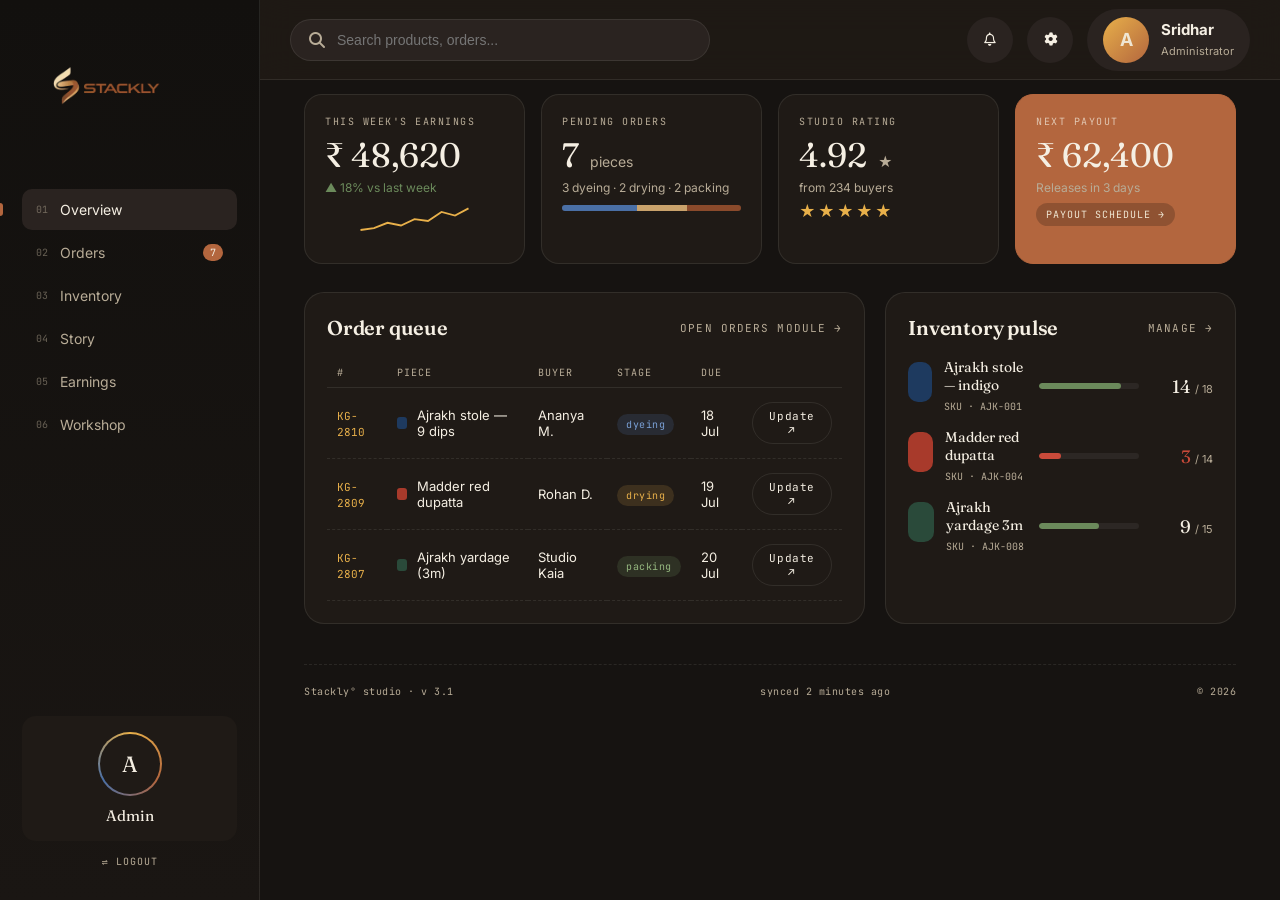
==== commit 7d26d438: ".." ====
--- a/admin-dashboard.html
+++ b/admin-dashboard.html
@@ -81,11 +81,11 @@
         <div class="profile">
 
             <div class="avatar">
-                <span id="adminInitial">S</span>
+                <span id="userAvatar">A</span>
             </div>
 
             <div>
-                <h4 class="admin-name">Sridhar</h4>
+                <h4 class="admin-name user-name">Sridhar</h4>
                 <small>Administrator</small>
             </div>
 
--- a/css/admin.css
+++ b/css/admin.css
@@ -520,6 +520,10 @@
         width:145px;
     }
 
+    .aview{
+      padding-top: 100px;
+    }
+
 }
 
 /* ==================== */
